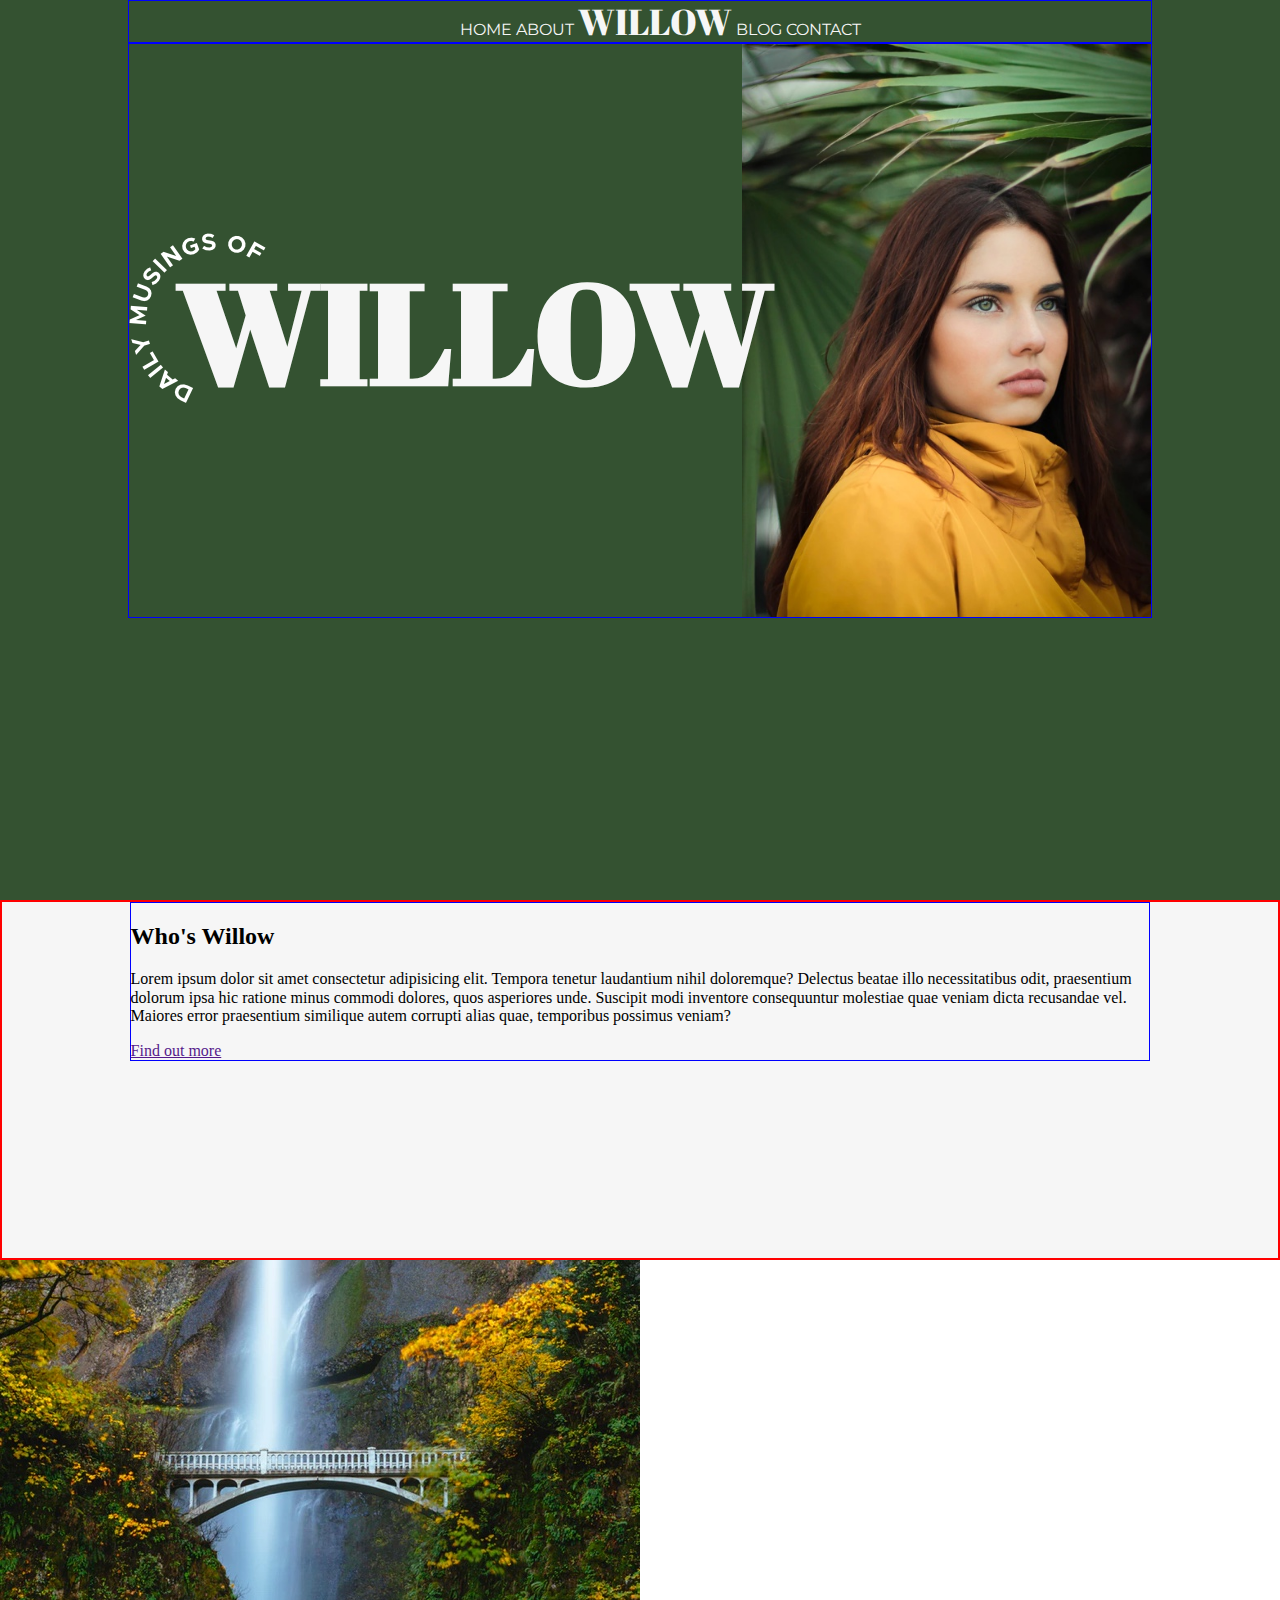
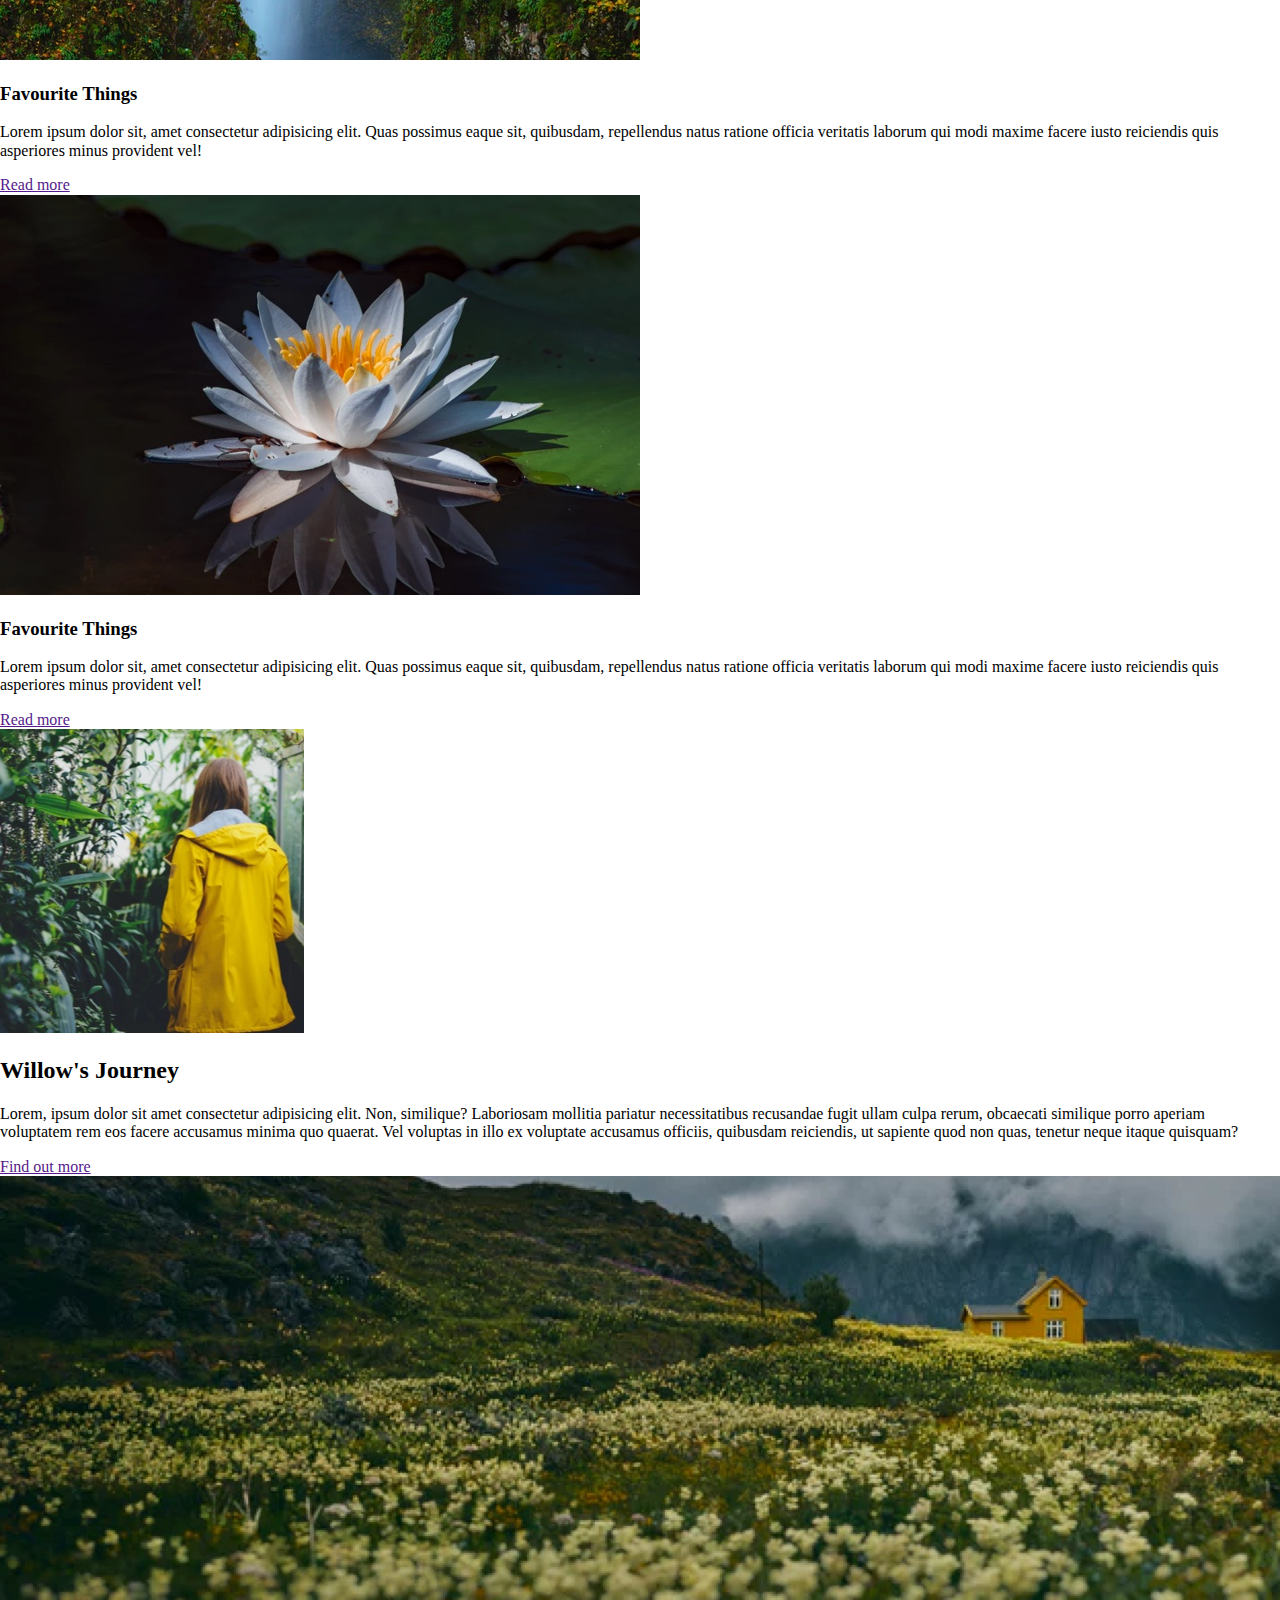
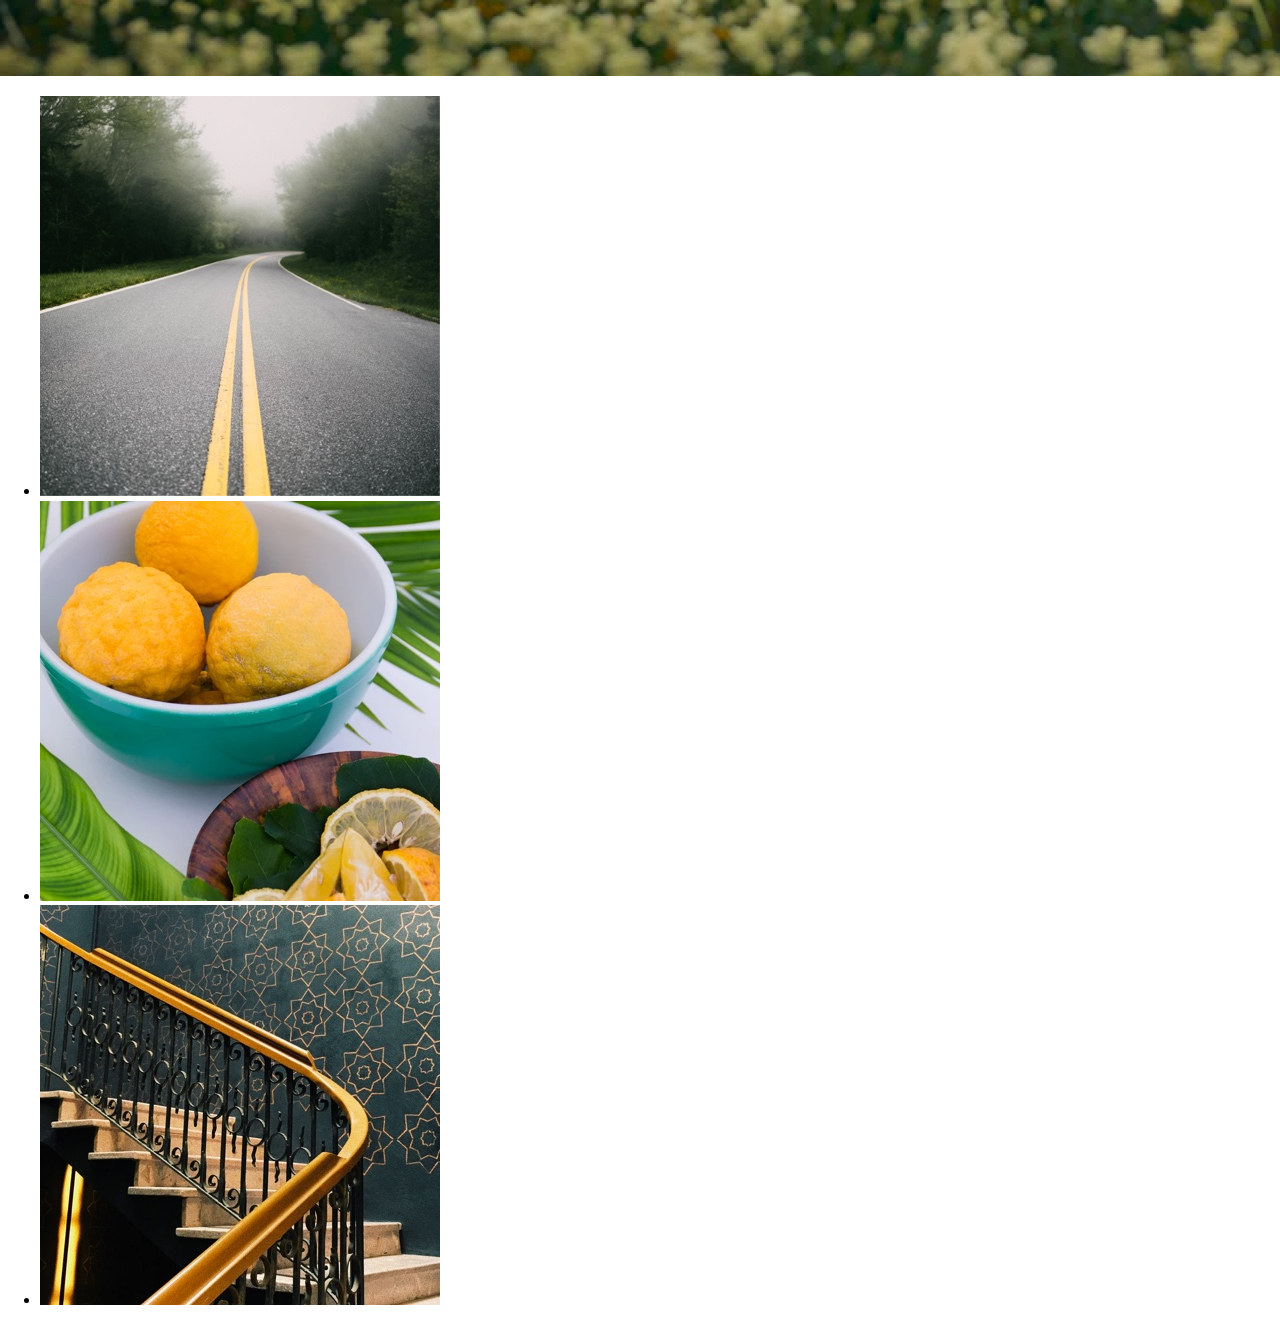
==== index.html @ 92a78d64 "about updated" ====
<!DOCTYPE html>
<html lang="en">
<head>
	<meta charset="UTF-8">
	<meta name="viewport" content="width=device-width, initial-scale=1.0">
	<meta http-equiv="X-UA-Compatible" content="ie=edge">
	<title>Willow</title>
	<link rel="stylesheet" href="styles/styles.css">
	<link href="https://fonts.googleapis.com/css?family=Abril+Fatface|Montserrat" rel="stylesheet">
</head>
<body>
	<header class="header">
		<nav class="wrapper">
			<ul>
				<li><a href="http://">Home</a></li>
				<li><a href="http://">About</a></li>
				<li><span>Willow</span></li>
				<li><a href="http://">Blog</a></li>
				<li><a href="http://">Contact</a></li>
			</ul>
		</nav>
		<div class="wrapper title-box ">
			<div class="__title">
				<img src="assets/circle-text.png" class="willow" alt="Daily Musings of">
				<h1>Willow</h1>
			</div>
			<img src="assets/home-image-1.jpg" class="willow-photo" alt="photo of Willow in a yellow coat with green leaves in the background">

		</div>
	</header>

	<main>
		<section class="about">
			<div class="wrapper">
				<h2> Who's Willow</h2>
				<p>Lorem ipsum dolor sit amet consectetur adipisicing elit. Tempora tenetur laudantium nihil doloremque? Delectus beatae illo necessitatibus odit, praesentium dolorum ipsa hic ratione minus commodi dolores, quos asperiores unde. Suscipit modi inventore consequuntur molestiae quae veniam dicta recusandae vel. Maiores error praesentium similique autem corrupti alias quae, temporibus possimus veniam?</p>
				<a href="">Find out more</a>
			</div>
		</section>
		<section>
			<div>
				<img src="assets/home-image-2.jpg" alt="bridge in the forest with a waterfall in the background">
				<h3>Favourite Things</h3>
				<p>Lorem ipsum dolor sit, amet consectetur adipisicing elit. Quas possimus eaque sit, quibusdam, repellendus natus ratione officia veritatis laborum qui modi maxime facere iusto reiciendis quis asperiores minus provident vel!</p>
				<a href="">Read more</a>
			</div>
			<div>
				<img src="assets/home-image-3.jpg" alt="white lotus flower on water">
				<h3>Favourite Things</h3>
				<p>Lorem ipsum dolor sit, amet consectetur adipisicing elit. Quas possimus eaque sit, quibusdam, repellendus natus
					ratione officia veritatis laborum qui modi maxime facere iusto reiciendis quis asperiores minus provident vel!</p>
				<a href="">Read more</a>
			</div>
		</section>

		<section>
			<div>
				<img src="assets/home-image-4.jpg" alt="Willow in a yellow coat with her back to the camera">
				<h2>Willow's Journey</h2>
				<p>Lorem, ipsum dolor sit amet consectetur adipisicing elit. Non, similique? Laboriosam mollitia pariatur necessitatibus recusandae fugit ullam culpa rerum, obcaecati similique porro aperiam voluptatem rem eos facere accusamus minima quo quaerat. Vel voluptas in illo ex voluptate accusamus officiis, quibusdam reiciendis, ut sapiente quod non quas, tenetur neque itaque quisquam?</p>
				<a href="">Find out more</a>
			</div>
		</section>

		<section>
			<div>
				<img src="assets/home-image-5.jpg" alt="">
				<ul>
					<li><img src="assets/home-image-6.jpg" alt="empty stretch of road surrounded by trees"></li>
					<li><img src="assets/home-image-7.jpg" alt="bowl of lemons "></li>
					<li><img src="assets/home-image-8.jpg" alt=""></li>
				</ul>
			</div>

		</section>


	</main>

	<!-- <footer>
		<div>
			<div>
				<h4>Photos</h4>
				<p>Lorem ipsum, dolor sit amet consectetur adipisicing elit. Reprehenderit repudiandae impedit in veritatis quam quod vitae, tempora neque sint fugiat eos, iste atque? Voluptatibus tenetur reprehenderit voluptas? Voluptatum, omnis doloremque.</p>
			</div>
			<div>
				<h4>Blog</h4>
				<p>Lorem ipsum, dolor sit amet consectetur adipisicing elit. Reprehenderit repudiandae impedit in veritatis quam quod vitae, tempora neque sint fugiat eos, iste atque? Voluptatibus tenetur reprehenderit voluptas? Voluptatum, omnis
				doloremque.</p>
			</div>
			<div>
				<h4>About</h4>
				<p>Lorem ipsum, dolor sit amet consectetur adipisicing elit. Reprehenderit repudiandae impedit in veritatis quam quod vitae, tempora neque sint fugiat eos, iste atque? Voluptatibus tenetur reprehenderit voluptas? Voluptatum, omnis doloremque.</p>
			</div>
			<div>
				<h4>Contact Me</h4>
				<p>Lorem ipsum, dolor sit amet consectetur adipisicing elit. Reprehenderit repudiandae impedit in veritatis quam quod vitae, tempora neque sint fugiat eos iste atque? Voluptatibus tenetur reprehenderit voluptas? Voluptatum, omnis
				doloremque.</p>
			</div>
		</div>
		<div>
			<p>Copyright &copy; 2018 HackerYou</p>
		</div>
	</footer> -->
</body>
</html>
---- styles/styles.css ----
/* setup styles */
html {
  line-height: 1.15;
  -ms-text-size-adjust: 100%;
  -webkit-text-size-adjust: 100%; }

body {
  margin: 0; }

article, aside, footer, header, nav, section {
  display: block; }

h1 {
  font-size: 2em;
  margin: .67em 0; }

figcaption, figure, main {
  display: block; }

figure {
  margin: 1em 40px; }

hr {
  -webkit-box-sizing: content-box;
  box-sizing: content-box;
  height: 0;
  overflow: visible; }

pre {
  font-family: monospace,monospace;
  font-size: 1em; }

a {
  background-color: transparent;
  -webkit-text-decoration-skip: objects; }

abbr[title] {
  border-bottom: none;
  text-decoration: underline;
  -webkit-text-decoration: underline dotted;
  text-decoration: underline dotted; }

b, strong {
  font-weight: inherit; }

b, strong {
  font-weight: bolder; }

code, kbd, samp {
  font-family: monospace,monospace;
  font-size: 1em; }

dfn {
  font-style: italic; }

mark {
  background-color: #ff0;
  color: #000; }

small {
  font-size: 80%; }

sub, sup {
  font-size: 75%;
  line-height: 0;
  position: relative;
  vertical-align: baseline; }

sub {
  bottom: -.25em; }

sup {
  top: -.5em; }

audio, video {
  display: inline-block; }

audio:not([controls]) {
  display: none;
  height: 0; }

img {
  border-style: none; }

svg:not(:root) {
  overflow: hidden; }

button, input, optgroup, select, textarea {
  font-family: sans-serif;
  font-size: 100%;
  line-height: 1.15;
  margin: 0; }

button, input {
  overflow: visible; }

button, select {
  text-transform: none; }

button, html [type=button], [type=reset], [type=submit] {
  -webkit-appearance: button; }

button::-moz-focus-inner, [type=button]::-moz-focus-inner, [type=reset]::-moz-focus-inner, [type=submit]::-moz-focus-inner {
  border-style: none;
  padding: 0; }

button:-moz-focusring, [type=button]:-moz-focusring, [type=reset]:-moz-focusring, [type=submit]:-moz-focusring {
  outline: 1px dotted ButtonText; }

fieldset {
  padding: .35em .75em .625em; }

legend {
  -webkit-box-sizing: border-box;
  box-sizing: border-box;
  color: inherit;
  display: table;
  max-width: 100%;
  padding: 0;
  white-space: normal; }

progress {
  display: inline-block;
  vertical-align: baseline; }

textarea {
  overflow: auto; }

[type=checkbox], [type=radio] {
  -webkit-box-sizing: border-box;
  box-sizing: border-box;
  padding: 0; }

[type=number]::-webkit-inner-spin-button, [type=number]::-webkit-outer-spin-button {
  height: auto; }

[type=search] {
  -webkit-appearance: textfield;
  outline-offset: -2px; }

[type=search]::-webkit-search-cancel-button, [type=search]::-webkit-search-decoration {
  -webkit-appearance: none; }

::-webkit-file-upload-button {
  -webkit-appearance: button;
  font: inherit; }

details, menu {
  display: block; }

summary {
  display: list-item; }

canvas {
  display: inline-block; }

template {
  display: none; }

[hidden] {
  display: none; }

.clearfix:after {
  visibility: hidden;
  display: block;
  font-size: 0;
  content: " ";
  clear: both;
  height: 0; }

* {
  -moz-box-sizing: border-box;
  -webkit-box-sizing: border-box;
  box-sizing: border-box; }

.wrapper {
  width: 80%;
  margin: 0 auto;
  border: 1px solid blue; }

.header {
  background: #345231;
  color: #f6f6f6;
  height: 100vh;
  text-transform: uppercase; }
  .header nav {
    text-align: center;
    font-family: 'Montserrat', sans-serif; }
    .header nav ul {
      list-style: none;
      margin: 0; }
      .header nav ul li {
        display: inline-block; }
        .header nav ul li a {
          text-decoration: none;
          color: #f6f6f6; }
        .header nav ul li span {
          font-size: 36px;
          font-family: 'Abril Fatface', cursive; }
  .header .title-box {
    display: -webkit-box;
    display: -ms-flexbox;
    display: flex;
    -webkit-box-orient: vertical;
    -webkit-box-direction: normal;
    -ms-flex-direction: flow;
    flex-direction: flow;
    -webkit-box-pack: justify;
    -ms-flex-pack: justify;
    justify-content: space-between;
    -webkit-box-align: center;
    -ms-flex-align: center;
    align-items: center;
    -ms-flex-line-pack: center;
    align-content: center; }
    .header .title-box .__title {
      position: relative;
      font-family: 'Abril Fatface', cursive; }
      .header .title-box .__title h1 {
        font-size: 140px;
        margin: 0;
        padding-left: 8%; }
      .header .title-box .__title .willow {
        position: absolute;
        left: 0;
        top: 0;
        -webkit-transform: translate(0%, -10%);
        -ms-transform: translate(0%, -10%);
        transform: translate(0%, -10%); }
    .header .title-box .willow-photo {
      width: 40%; }

.about {
  background: #F6F6F6;
  height: 40vh;
  border: 2px solid red; }
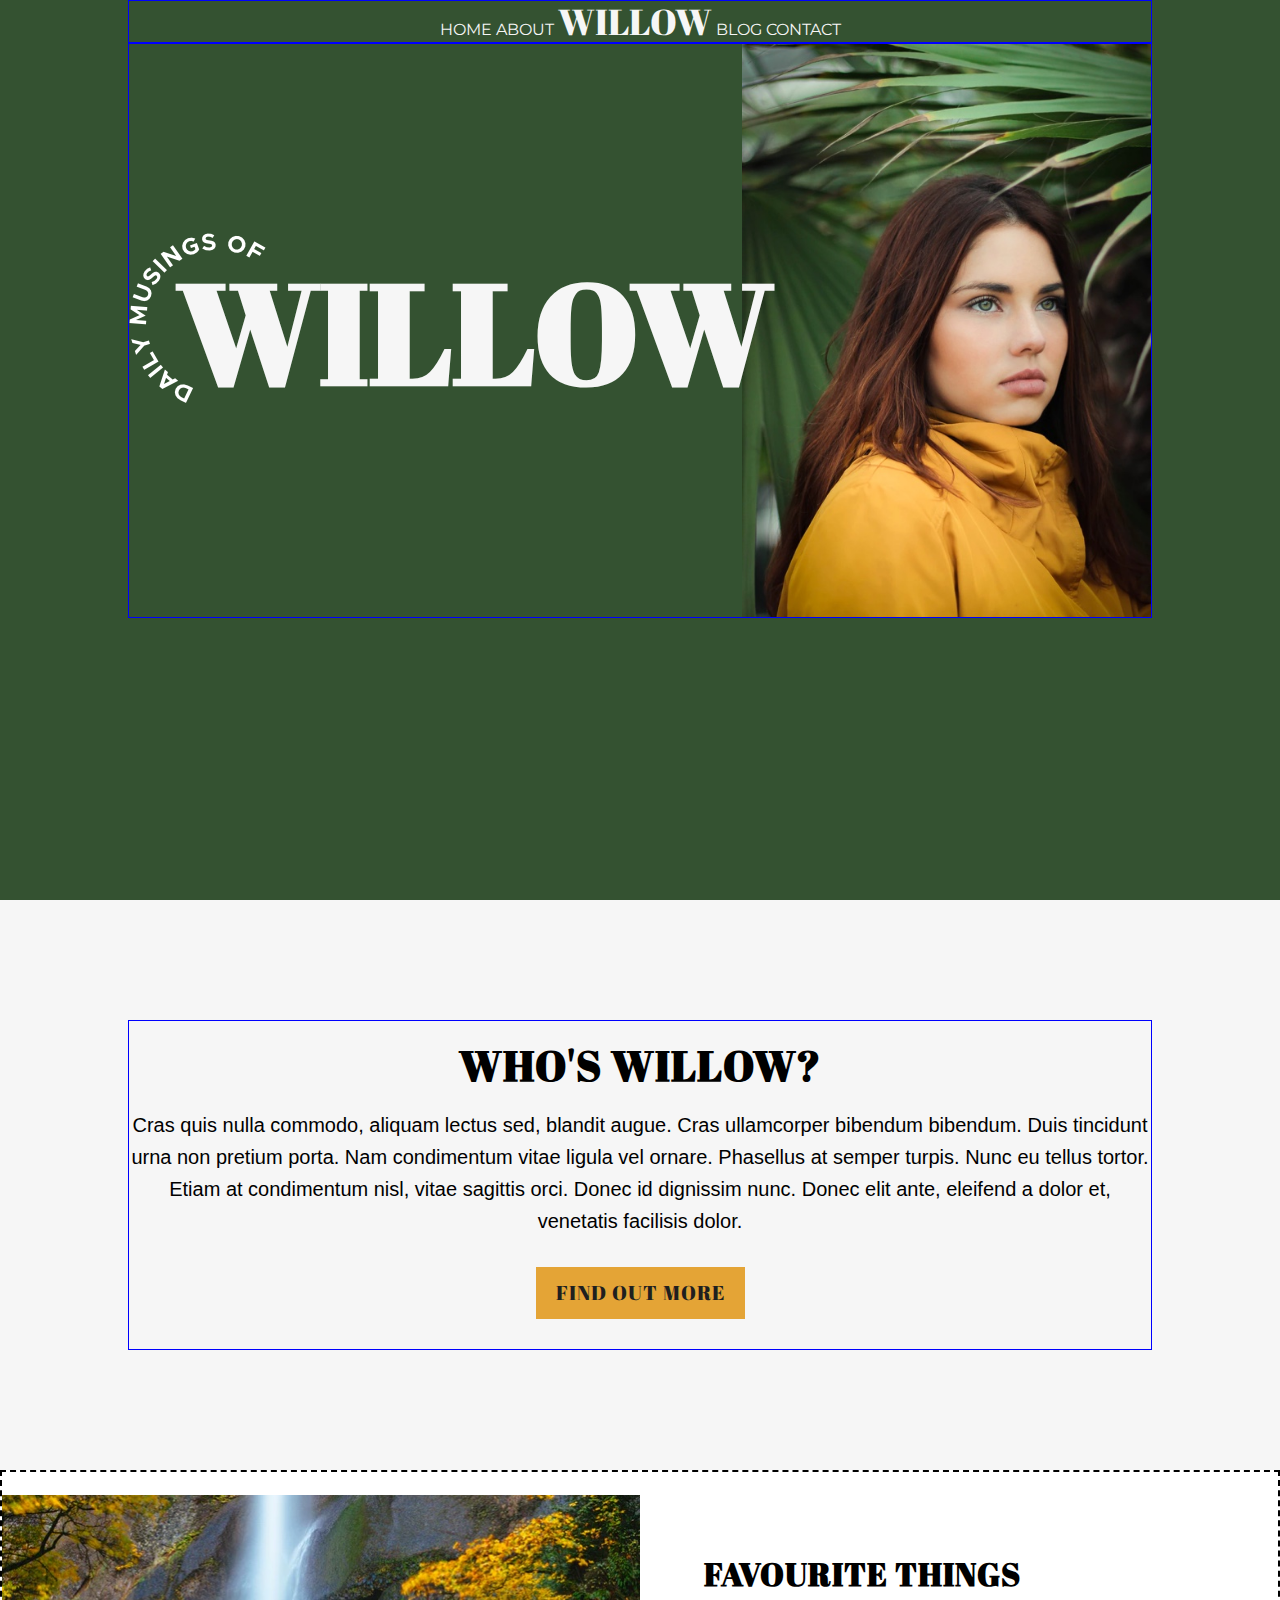
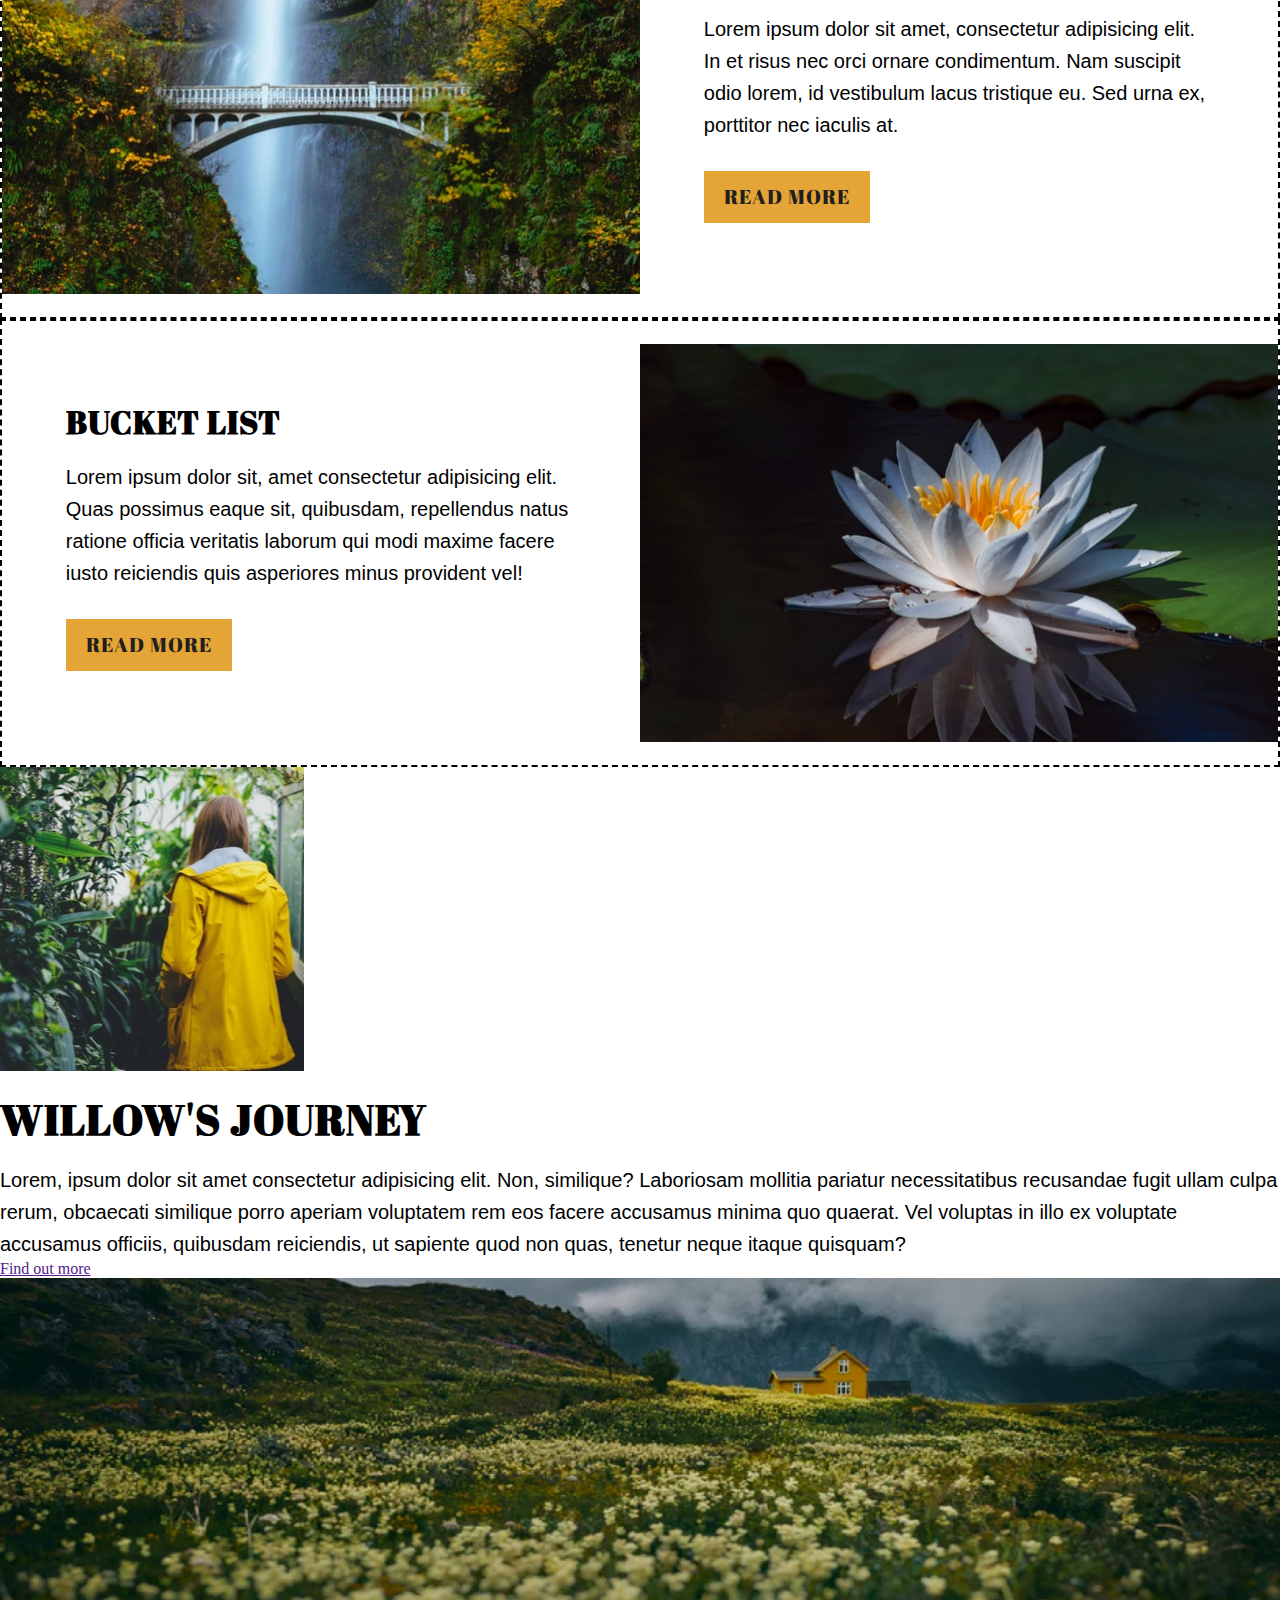
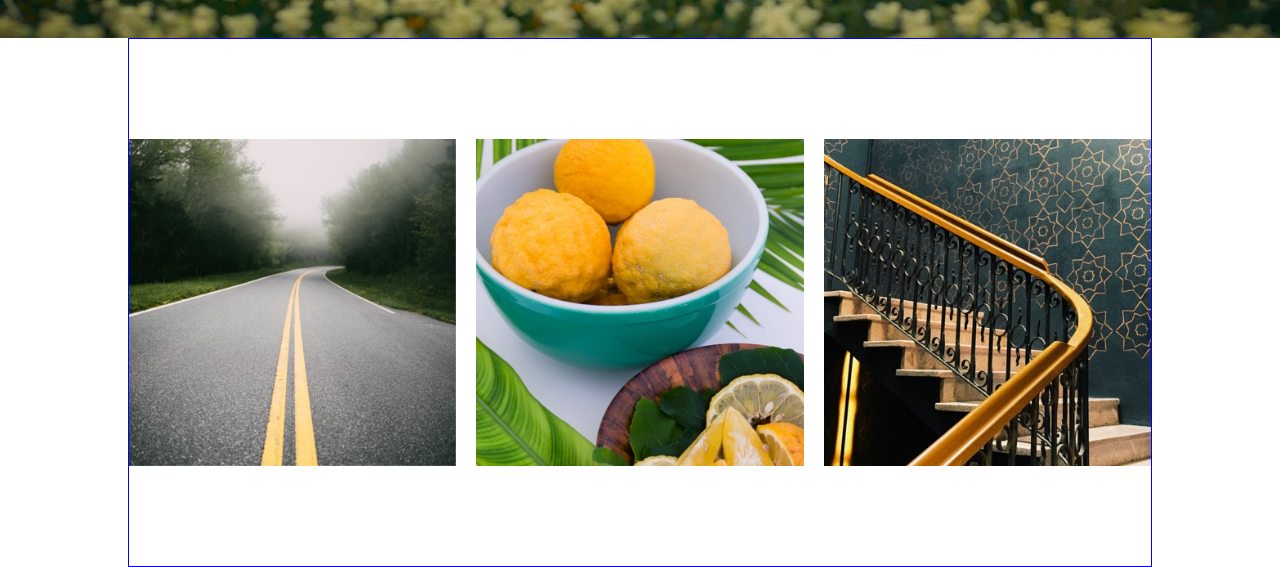
==== commit 76ecdb03: "about, blogposts, gallery updated" ====
--- a/index.html
+++ b/index.html
@@ -32,24 +32,29 @@
 	<main>
 		<section class="about">
 			<div class="wrapper">
-				<h2> Who's Willow</h2>
-				<p>Lorem ipsum dolor sit amet consectetur adipisicing elit. Tempora tenetur laudantium nihil doloremque? Delectus beatae illo necessitatibus odit, praesentium dolorum ipsa hic ratione minus commodi dolores, quos asperiores unde. Suscipit modi inventore consequuntur molestiae quae veniam dicta recusandae vel. Maiores error praesentium similique autem corrupti alias quae, temporibus possimus veniam?</p>
-				<a href="">Find out more</a>
+				<h2> Who's Willow?</h2>
+				<p>Cras quis nulla commodo, aliquam lectus sed, blandit augue. Cras ullamcorper bibendum bibendum. Duis tincidunt urna non pretium porta. Nam condimentum vitae ligula vel ornare. Phasellus at semper turpis. Nunc eu tellus tortor. Etiam at condimentum nisl, vitae sagittis orci. Donec id dignissim nunc. Donec elit ante, eleifend a dolor et, venetatis facilisis dolor.</p>
+				<a href="" class="moreLink">Find out more</a>
 			</div>
 		</section>
-		<section>
-			<div>
-				<img src="assets/home-image-2.jpg" alt="bridge in the forest with a waterfall in the background">
-				<h3>Favourite Things</h3>
-				<p>Lorem ipsum dolor sit, amet consectetur adipisicing elit. Quas possimus eaque sit, quibusdam, repellendus natus ratione officia veritatis laborum qui modi maxime facere iusto reiciendis quis asperiores minus provident vel!</p>
-				<a href="">Read more</a>
+
+		<section class="blog">
+			<div class="blog-post">
+				<img src="assets/home-image-2.jpg" alt="bridge in the forest with a waterfall in the background" class="blog-post--photo">
+				<div class="blog-post--content">
+					<h3>Favourite Things</h3>
+					<p>Lorem ipsum dolor sit amet, consectetur adipisicing elit. In et risus nec orci ornare condimentum. Nam suscipit odio lorem, id vestibulum lacus tristique eu. Sed urna ex, porttitor nec iaculis at.</p>
+					<a href="" class="moreLink">Read more</a>
+				</div>
 			</div>
-			<div>
-				<img src="assets/home-image-3.jpg" alt="white lotus flower on water">
-				<h3>Favourite Things</h3>
-				<p>Lorem ipsum dolor sit, amet consectetur adipisicing elit. Quas possimus eaque sit, quibusdam, repellendus natus
-					ratione officia veritatis laborum qui modi maxime facere iusto reiciendis quis asperiores minus provident vel!</p>
-				<a href="">Read more</a>
+			<div class="blog-post second">
+				<img src="assets/home-image-3.jpg" alt="white lotus flower on water" class="blog-post--photo">
+				<div class="blog-post--content">
+					<h3>Bucket List</h3>
+					<p>Lorem ipsum dolor sit, amet consectetur adipisicing elit. Quas possimus eaque sit, quibusdam, repellendus natus
+						ratione officia veritatis laborum qui modi maxime facere iusto reiciendis quis asperiores minus provident vel!</p>
+					<a href="" class="moreLink">Read more</a>
+				</div>
 			</div>
 		</section>
 
@@ -62,10 +67,10 @@
 			</div>
 		</section>
 
-		<section>
-			<div>
-				<img src="assets/home-image-5.jpg" alt="">
-				<ul>
+		<section class="gallery">
+				<img src="assets/home-image-5.jpg" alt="" class="breaker">
+			<div class="wrapper">
+				<ul class="gallery--list">
 					<li><img src="assets/home-image-6.jpg" alt="empty stretch of road surrounded by trees"></li>
 					<li><img src="assets/home-image-7.jpg" alt="bowl of lemons "></li>
 					<li><img src="assets/home-image-8.jpg" alt=""></li>
--- a/styles/styles.css
+++ b/styles/styles.css
@@ -173,10 +173,55 @@
   -webkit-box-sizing: border-box;
   box-sizing: border-box; }
 
+nav ul {
+  margin: 0;
+  padding: 0; }
+
+ul li {
+  margin: 0;
+  padding: 0; }
+
 .wrapper {
   width: 80%;
   margin: 0 auto;
   border: 1px solid blue; }
+
+h1, h2, h3 {
+  margin: 0;
+  padding: 0;
+  text-transform: uppercase; }
+
+h2 {
+  font-family: 'Abril Fatface', cursive;
+  font-size: 42px;
+  letter-spacing: 1px;
+  margin: 20px 0; }
+
+h3 {
+  font-family: 'Abril Fatface', cursive;
+  font-size: 32px;
+  letter-spacing: 1px;
+  padding: 20px 0; }
+
+p {
+  padding: 0;
+  margin: 0;
+  font-family: 'Monserrat', sans-serif;
+  font-size: 20px;
+  line-height: 32px; }
+
+.moreLink {
+  text-decoration: none;
+  background: #e4a436;
+  font-family: 'Abril Fatface', cursive;
+  font-size: 20px;
+  line-height: 32px;
+  letter-spacing: 1px;
+  color: #1f1f1f;
+  text-transform: uppercase;
+  display: inline-block;
+  margin: 30px 0;
+  padding: 10px 20px; }
 
 .header {
   background: #345231;
@@ -232,5 +277,65 @@
 
 .about {
   background: #F6F6F6;
+  padding: 120px 0;
+  text-align: center;
+  font-family: 'Monserrat', sans-serif; }
+
+.blog .blog-post {
+  display: -webkit-box;
+  display: -ms-flexbox;
+  display: flex;
+  -webkit-box-orient: horizontal;
+  -webkit-box-direction: normal;
+  -ms-flex-direction: row;
+  flex-direction: row;
+  -ms-flex-wrap: wrap;
+  flex-wrap: wrap;
+  -webkit-box-align: center;
+  -ms-flex-align: center;
+  align-items: center;
+  -webkit-box-pack: center;
+  -ms-flex-pack: center;
+  justify-content: center;
+  border: 2px dashed black; }
+  .blog .blog-post--photo, .blog .blog-post--content {
+    -webkit-box-flex: 0;
+    -ms-flex: 0 1 auto;
+    flex: 0 1 auto;
+    width: 50%; }
+  .blog .blog-post--content {
+    padding: 5%; }
+  .blog .blog-post.second {
+    -webkit-box-orient: horizontal;
+    -webkit-box-direction: reverse;
+    -ms-flex-direction: row-reverse;
+    flex-direction: row-reverse; }
+
+.gallery .breaker {
+  width: 100%;
   height: 40vh;
-  border: 2px solid red; }
+  display: block; }
+
+.gallery--list {
+  list-style: none;
+  margin: 100px 0;
+  padding: 0;
+  display: -webkit-box;
+  display: -ms-flexbox;
+  display: flex;
+  -webkit-box-pack: justify;
+  -ms-flex-pack: justify;
+  justify-content: space-between;
+  -ms-flex-line-pack: center;
+  align-content: center;
+  -webkit-box-align: center;
+  -ms-flex-align: center;
+  align-items: center; }
+  .gallery--list li {
+    -webkit-box-flex: 0;
+    -ms-flex: 0 1 auto;
+    flex: 0 1 auto;
+    width: 32%; }
+    .gallery--list li img {
+      display: block;
+      width: 100%; }
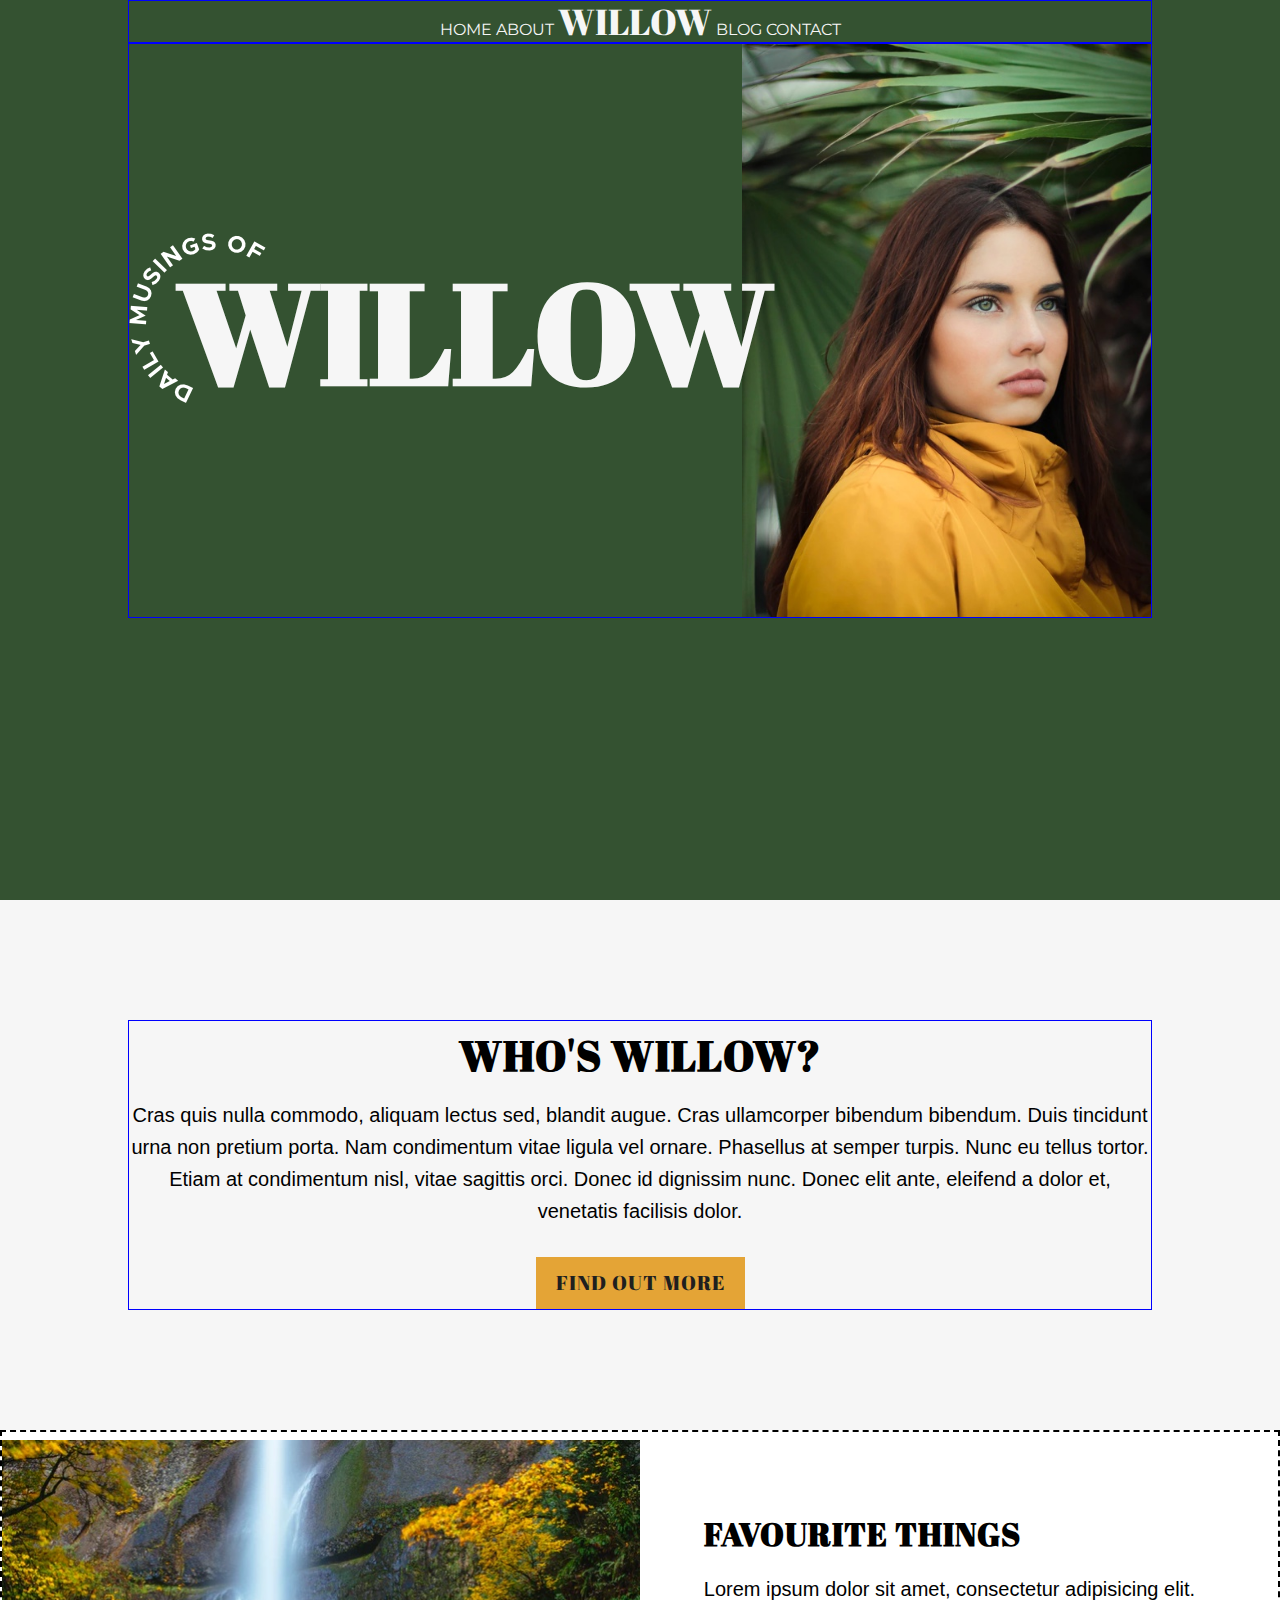
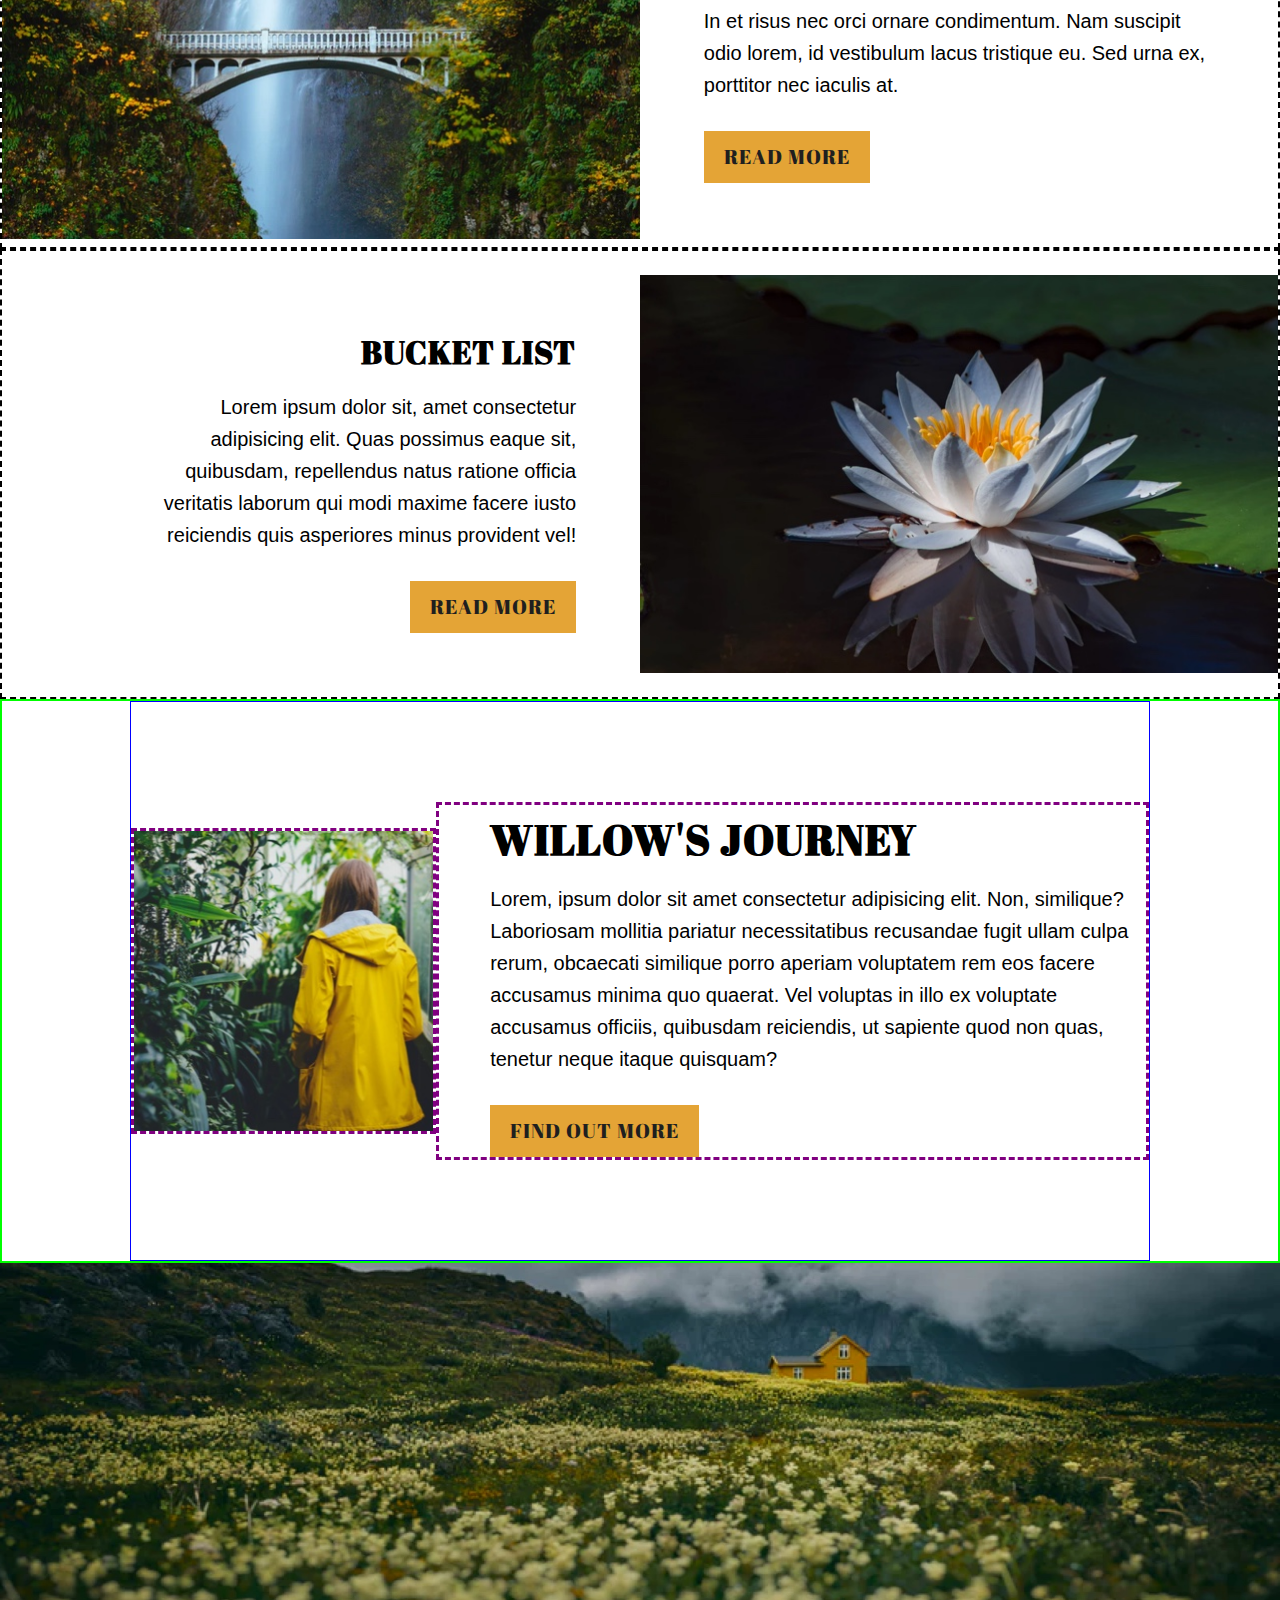
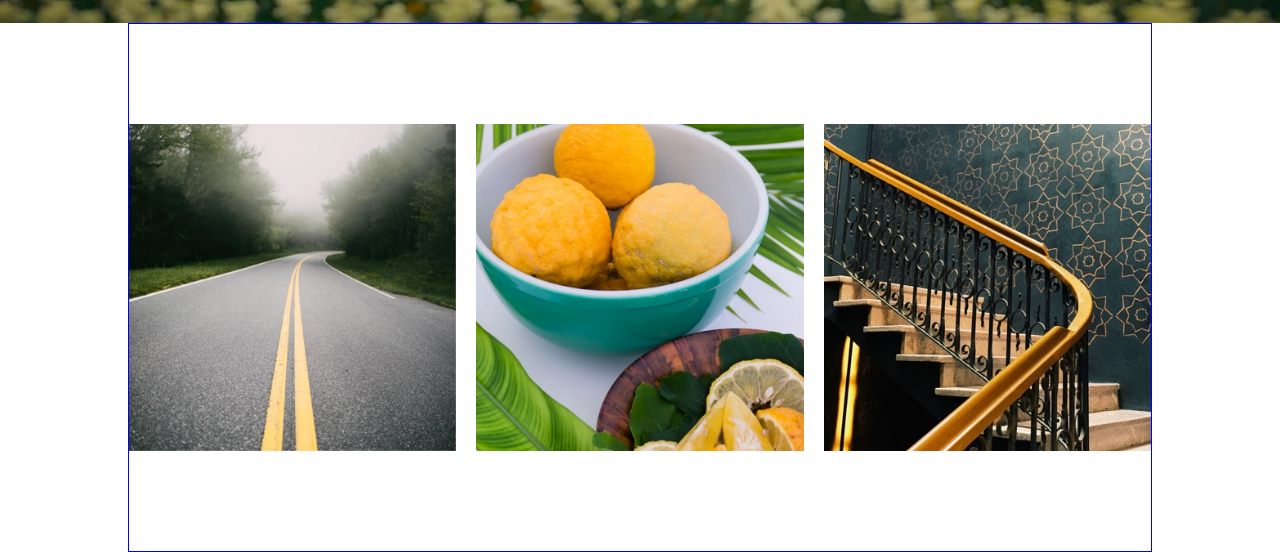
==== commit bdeddcf4: "more added" ====
--- a/index.html
+++ b/index.html
@@ -58,12 +58,14 @@
 			</div>
 		</section>
 
-		<section>
-			<div>
-				<img src="assets/home-image-4.jpg" alt="Willow in a yellow coat with her back to the camera">
-				<h2>Willow's Journey</h2>
-				<p>Lorem, ipsum dolor sit amet consectetur adipisicing elit. Non, similique? Laboriosam mollitia pariatur necessitatibus recusandae fugit ullam culpa rerum, obcaecati similique porro aperiam voluptatem rem eos facere accusamus minima quo quaerat. Vel voluptas in illo ex voluptate accusamus officiis, quibusdam reiciendis, ut sapiente quod non quas, tenetur neque itaque quisquam?</p>
-				<a href="">Find out more</a>
+		<section class="willow-journey">
+			<div class="wrapper">
+				<img src="assets/home-image-4.jpg" alt="Willow in a yellow coat with her back to the camera" class="willow-journey--photo">
+				<div class="willow-journey--content">
+					<h2>Willow's Journey</h2>
+					<p>Lorem, ipsum dolor sit amet consectetur adipisicing elit. Non, similique? Laboriosam mollitia pariatur necessitatibus recusandae fugit ullam culpa rerum, obcaecati similique porro aperiam voluptatem rem eos facere accusamus minima quo quaerat. Vel voluptas in illo ex voluptate accusamus officiis, quibusdam reiciendis, ut sapiente quod non quas, tenetur neque itaque quisquam?</p>
+					<a href="" class="moreLink">Find out more</a>
+				</div>
 			</div>
 		</section>
 
--- a/styles/styles.css
+++ b/styles/styles.css
@@ -195,7 +195,7 @@
   font-family: 'Abril Fatface', cursive;
   font-size: 42px;
   letter-spacing: 1px;
-  margin: 20px 0; }
+  margin: 10px 0 20px 0; }
 
 h3 {
   font-family: 'Abril Fatface', cursive;
@@ -220,7 +220,7 @@
   color: #1f1f1f;
   text-transform: uppercase;
   display: inline-block;
-  margin: 30px 0;
+  margin: 30px 0 0 0;
   padding: 10px 20px; }
 
 .header {
@@ -309,7 +309,41 @@
     -webkit-box-orient: horizontal;
     -webkit-box-direction: reverse;
     -ms-flex-direction: row-reverse;
-    flex-direction: row-reverse; }
+    flex-direction: row-reverse;
+    text-align: right; }
+    .blog .blog-post.second .blog-post--content {
+      padding-left: 10%; }
+
+.willow-journey {
+  border: 2px solid lime; }
+  .willow-journey .wrapper {
+    display: -webkit-box;
+    display: -ms-flexbox;
+    display: flex;
+    -webkit-box-orient: horizontal;
+    -webkit-box-direction: normal;
+    -ms-flex-direction: row;
+    flex-direction: row;
+    -webkit-box-align: center;
+    -ms-flex-align: center;
+    align-items: center;
+    -webkit-box-pack: justify;
+    -ms-flex-pack: justify;
+    justify-content: space-between;
+    -ms-flex-line-pack: start;
+    align-content: flex-start; }
+  .willow-journey--photo, .willow-journey--content {
+    -webkit-box-flex: 0;
+    -ms-flex: 0 1 auto;
+    flex: 0 1 auto;
+    border: 3px dashed purple; }
+  .willow-journey--photo {
+    display: block;
+    width: 30%; }
+  .willow-journey--content {
+    margin: 100px 0;
+    padding-left: 5%;
+    width: 70%; }
 
 .gallery .breaker {
   width: 100%;
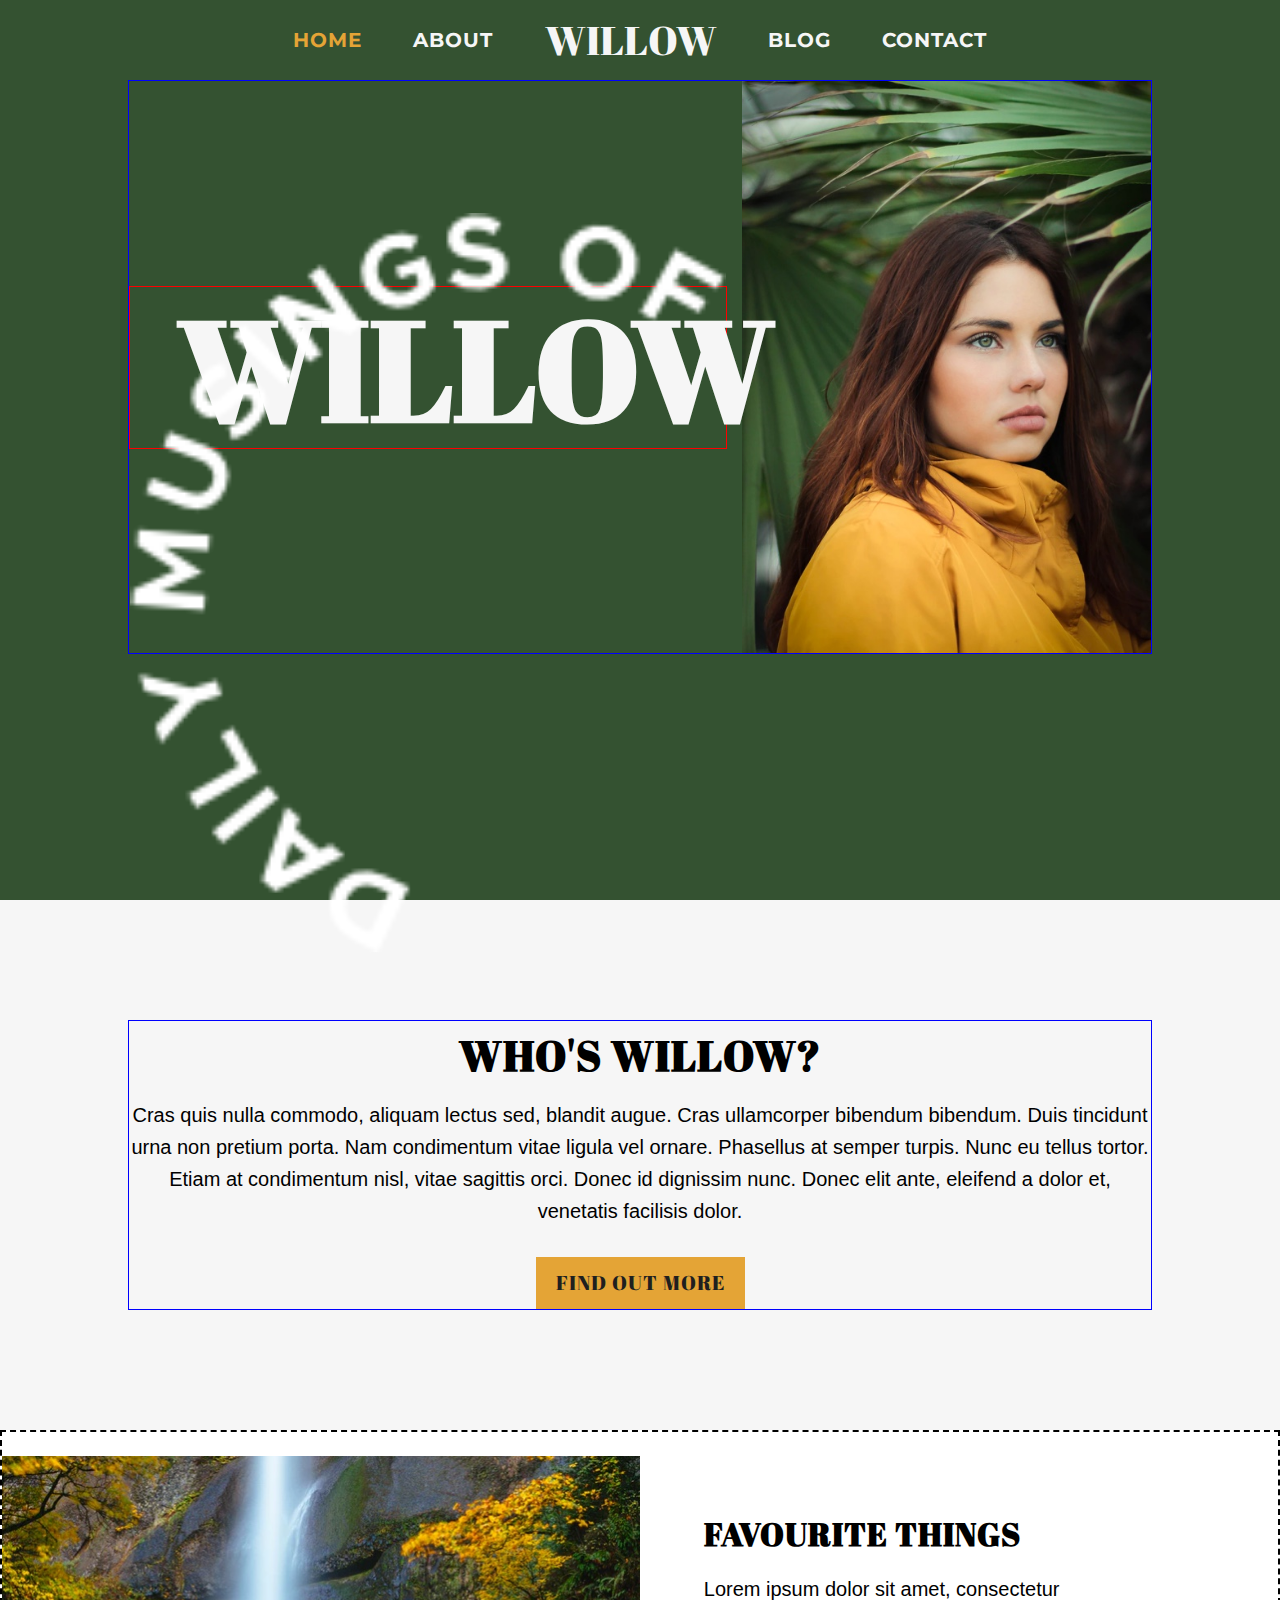
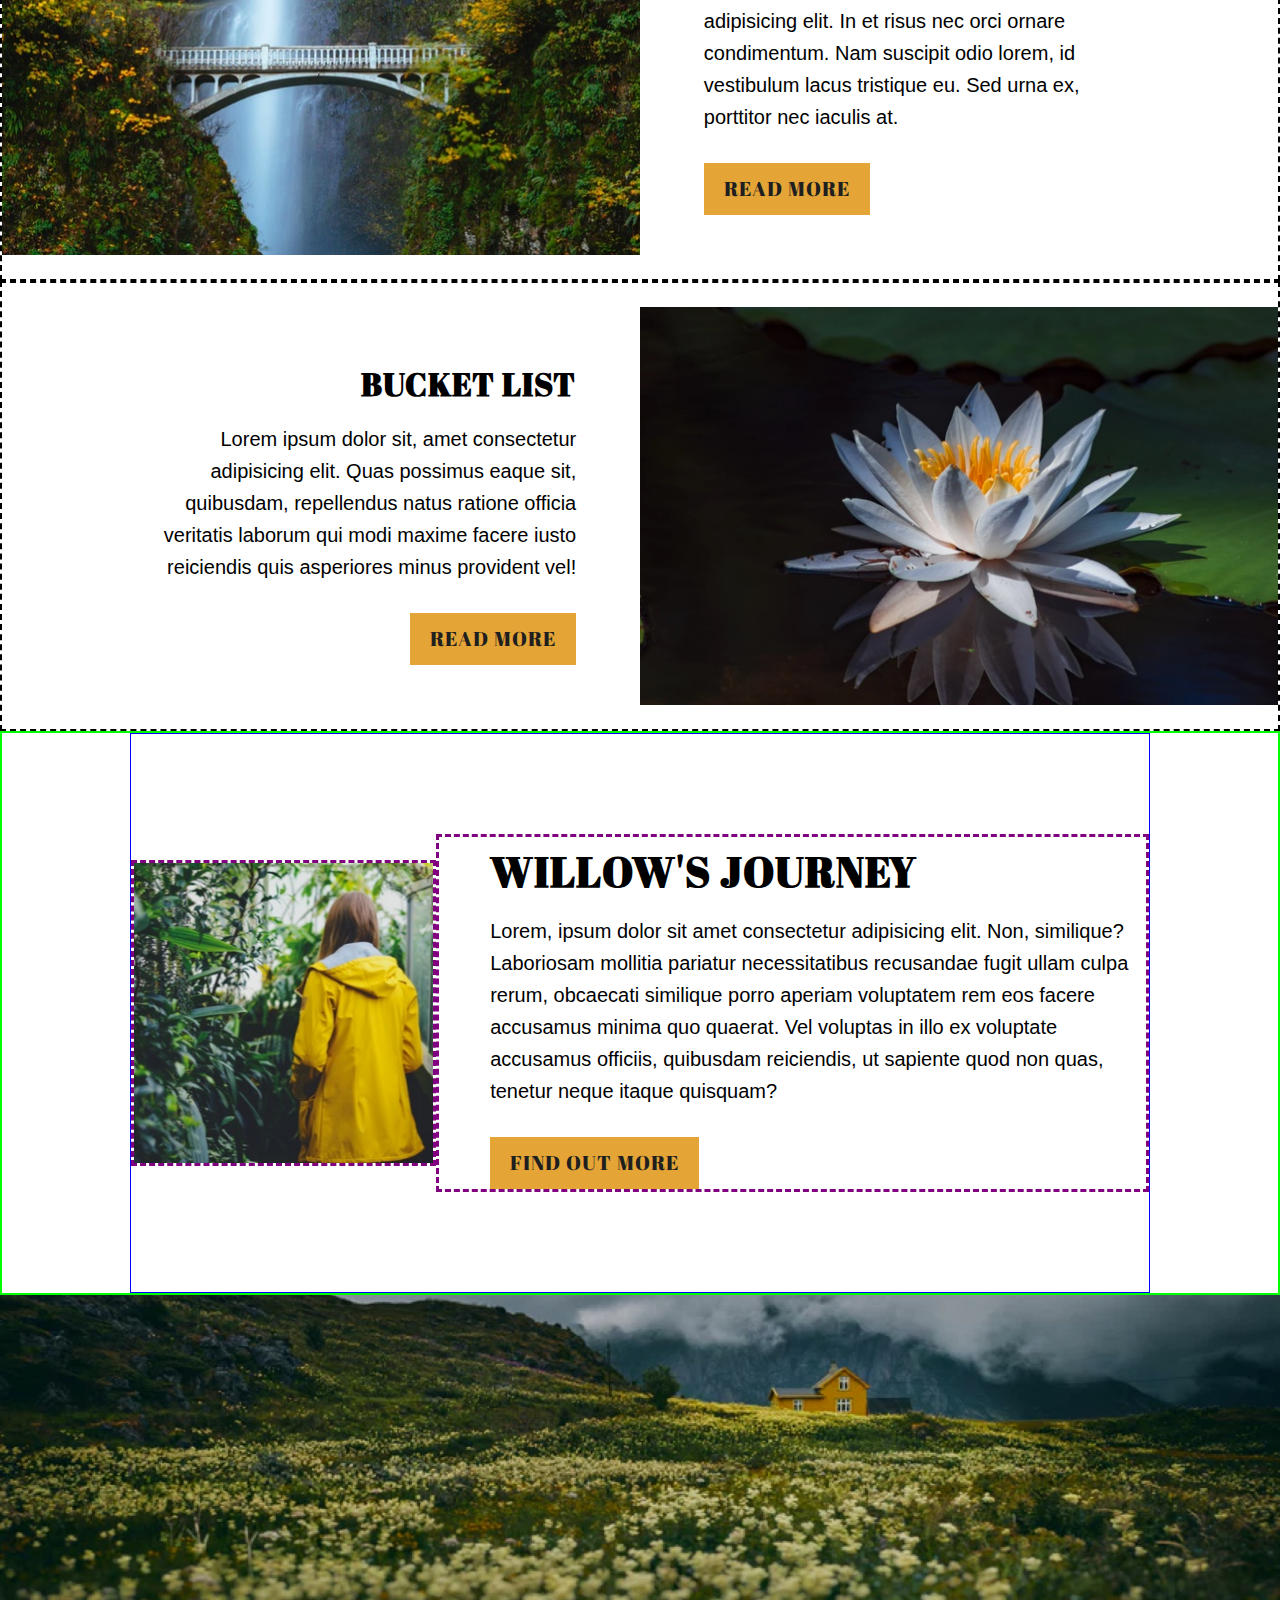
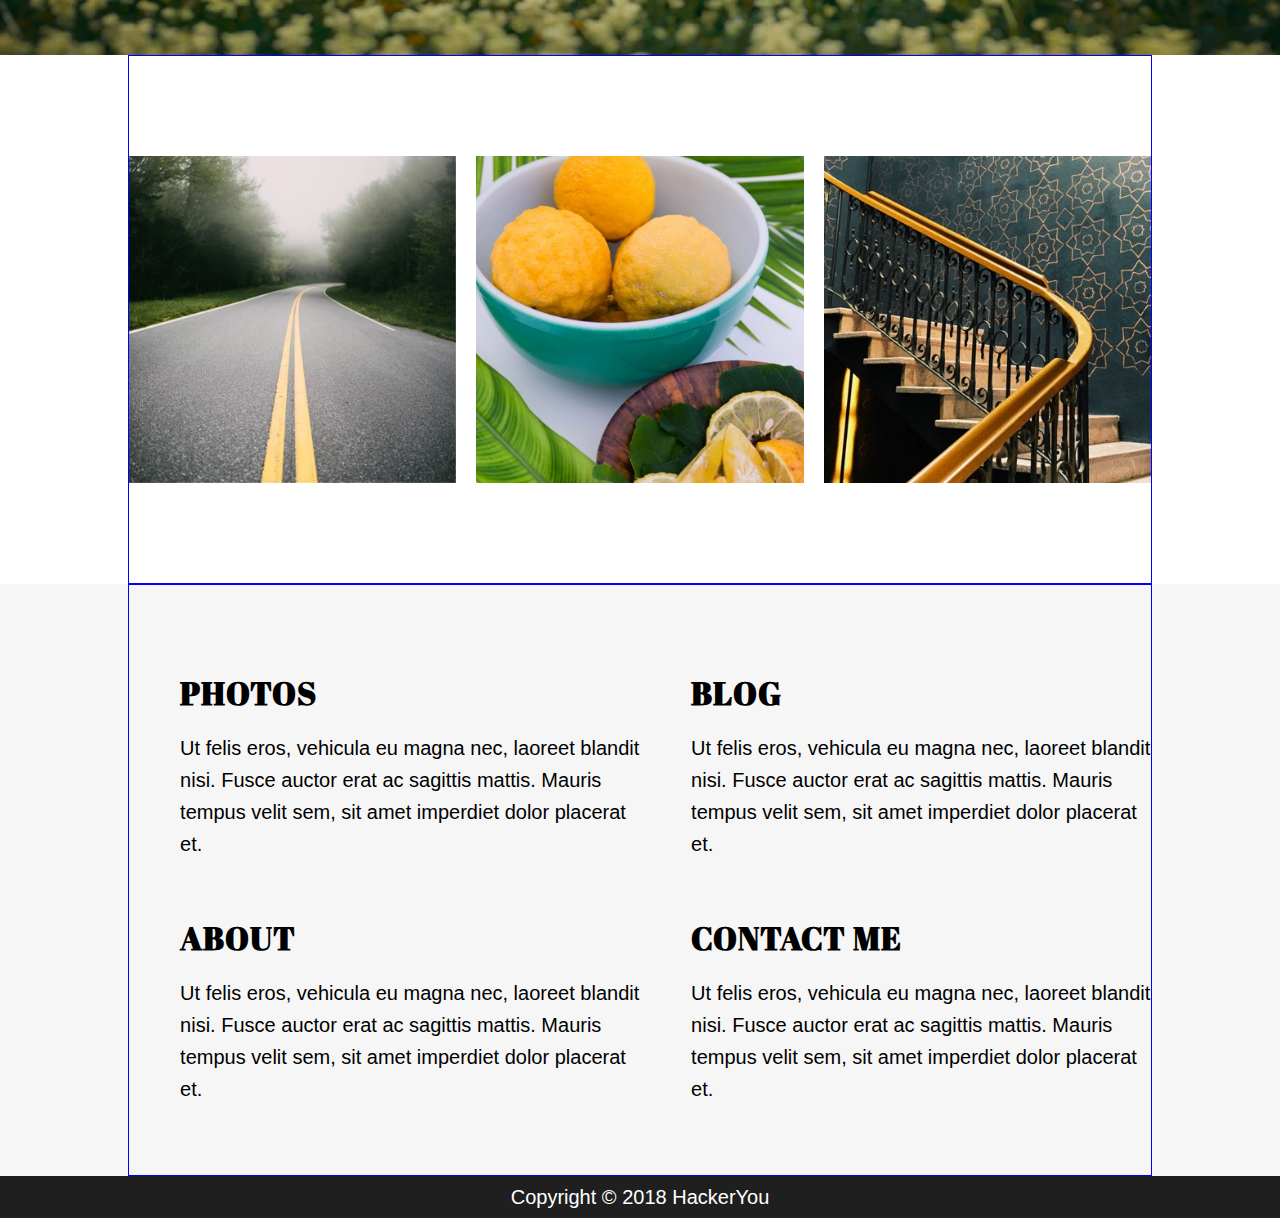
==== commit 97390077: "contact page done" ====
--- a/index.html
+++ b/index.html
@@ -7,22 +7,26 @@
 	<title>Willow</title>
 	<link rel="stylesheet" href="styles/styles.css">
 	<link href="https://fonts.googleapis.com/css?family=Abril+Fatface|Montserrat" rel="stylesheet">
+	<link rel="stylesheet" href="https://use.fontawesome.com/releases/v5.5.0/css/all.css" integrity="sha384-B4dIYHKNBt8Bc12p+WXckhzcICo0wtJAoU8YZTY5qE0Id1GSseTk6S+L3BlXeVIU"
+	 crossorigin="anonymous">
 </head>
 <body>
-	<header class="header">
-		<nav class="wrapper">
-			<ul>
-				<li><a href="http://">Home</a></li>
-				<li><a href="http://">About</a></li>
-				<li><span>Willow</span></li>
-				<li><a href="http://">Blog</a></li>
-				<li><a href="http://">Contact</a></li>
+	<header class="header-main">
+
+		<nav class="nav">
+			<ul class="nav__ul">
+				<li class="nav__li"><a href="index.html" class="nav__li--link nav__li--link--active">Home</a></li>
+				<li class="nav__li"><a href="http://" class="nav__li--link">About</a></li>
+				<li class="nav__li"><span class="nav__li--span">Willow</span></li>
+				<li class="nav__li"><a href="blog.html" class="nav__li--link ">Blog</a></li>
+				<li class="nav__li"><a href="contact.html" class="nav__li--link">Contact</a></li>
 			</ul>
 		</nav>
-		<div class="wrapper title-box ">
-			<div class="__title">
+
+		<div class="wrapper title-box">
+			<div class="title-box__title">
 				<img src="assets/circle-text.png" class="willow" alt="Daily Musings of">
-				<h1>Willow</h1>
+				<h1 class="title-box__title--main">Willow</h1>
 			</div>
 			<img src="assets/home-image-1.jpg" class="willow-photo" alt="photo of Willow in a yellow coat with green leaves in the background">
 
@@ -41,7 +45,7 @@
 		<section class="blog">
 			<div class="blog-post">
 				<img src="assets/home-image-2.jpg" alt="bridge in the forest with a waterfall in the background" class="blog-post--photo">
-				<div class="blog-post--content">
+				<div class="blog-post--content favthings">
 					<h3>Favourite Things</h3>
 					<p>Lorem ipsum dolor sit amet, consectetur adipisicing elit. In et risus nec orci ornare condimentum. Nam suscipit odio lorem, id vestibulum lacus tristique eu. Sed urna ex, porttitor nec iaculis at.</p>
 					<a href="" class="moreLink">Read more</a>
@@ -82,32 +86,59 @@
 		</section>
 
 
-	</main>
+	</main> 
 
-	<!-- <footer>
-		<div>
-			<div>
-				<h4>Photos</h4>
-				<p>Lorem ipsum, dolor sit amet consectetur adipisicing elit. Reprehenderit repudiandae impedit in veritatis quam quod vitae, tempora neque sint fugiat eos, iste atque? Voluptatibus tenetur reprehenderit voluptas? Voluptatum, omnis doloremque.</p>
+
+	<footer class="footer">
+		<div class="wrapper">
+
+			<div class="footer--section">
+				<span class="fa-stack camera">
+					<i class="fa fa-circle fa-stack-2x fa-inverse fa-3x"></i>
+					<i class="fa fa-image fa-stack-1x "></i>
+				</span>
+				<div class="footer--section--content">
+					<h3>Photos</h3>
+					<p>Ut felis eros, vehicula eu magna nec, laoreet blandit nisi. Fusce auctor erat ac sagittis mattis. Mauris tempus velit sem, sit amet imperdiet dolor placerat et.</p>
+				</div>
 			</div>
-			<div>
-				<h4>Blog</h4>
-				<p>Lorem ipsum, dolor sit amet consectetur adipisicing elit. Reprehenderit repudiandae impedit in veritatis quam quod vitae, tempora neque sint fugiat eos, iste atque? Voluptatibus tenetur reprehenderit voluptas? Voluptatum, omnis
-				doloremque.</p>
+			<div class="footer--section">
+				<span class="fa-stack blog">
+					<i class="fa fa-circle fa-stack-2x fa-inverse fa-3x"></i>
+					<i class="fa fa-desktop fa-stack-1x "></i>
+				</span>
+				<div class="footer--section--content">
+					<h3>Blog</h3>
+					<p>Ut felis eros, vehicula eu magna nec, laoreet blandit nisi. Fusce auctor erat ac sagittis mattis. Mauris tempus velit sem, sit amet imperdiet dolor placerat et.</p>
+				</div>
 			</div>
-			<div>
-				<h4>About</h4>
-				<p>Lorem ipsum, dolor sit amet consectetur adipisicing elit. Reprehenderit repudiandae impedit in veritatis quam quod vitae, tempora neque sint fugiat eos, iste atque? Voluptatibus tenetur reprehenderit voluptas? Voluptatum, omnis doloremque.</p>
+
+			<div class="footer--section">
+				<span class="fa-stack">
+					<i class="fa fa-circle fa-stack-2x fa-inverse fa-3x"></i>
+					<i class="fa fa-user fa-stack-1x"></i>
+				</span>
+				<div class="footer--section--content">
+					<h3>About</h3>
+					<p>Ut felis eros, vehicula eu magna nec, laoreet blandit nisi. Fusce auctor erat ac sagittis mattis. Mauris tempus velit sem, sit amet imperdiet dolor placerat et.</p>
+				</div>
 			</div>
-			<div>
-				<h4>Contact Me</h4>
-				<p>Lorem ipsum, dolor sit amet consectetur adipisicing elit. Reprehenderit repudiandae impedit in veritatis quam quod vitae, tempora neque sint fugiat eos iste atque? Voluptatibus tenetur reprehenderit voluptas? Voluptatum, omnis
-				doloremque.</p>
+
+			<div class="footer--section">
+				<span class="fa-stack contact">
+					<i class="fa fa-circle fa-stack-2x fa-inverse fa-3x"></i>
+					<i class="fa fa-phone fa-stack-1x "></i>
+				</span>
+				<div class="footer--section--content">
+					<h3>Contact me</h3>
+					<p>Ut felis eros, vehicula eu magna nec, laoreet blandit nisi. Fusce auctor erat ac sagittis mattis. Mauris tempus velit sem, sit amet imperdiet dolor placerat et.</p>
+				</div>
 			</div>
 		</div>
-		<div>
+		<div class="copyright">
 			<p>Copyright &copy; 2018 HackerYou</p>
 		</div>
-	</footer> -->
+
+	</footer>
 </body>
 </html>--- a/styles/styles.css
+++ b/styles/styles.css
@@ -173,33 +173,42 @@
   -webkit-box-sizing: border-box;
   box-sizing: border-box; }
 
-nav ul {
-  margin: 0;
-  padding: 0; }
-
-ul li {
-  margin: 0;
-  padding: 0; }
+.visuallyhidden:not(:focus):not(:active) {
+  position: absolute;
+  width: 1px;
+  height: 1px;
+  margin: -1px;
+  border: 0;
+  padding: 0;
+  white-space: nowrap;
+  -webkit-clip-path: inset(100%);
+  clip-path: inset(100%);
+  clip: rect(0 0 0 0);
+  overflow: hidden; }
 
 .wrapper {
   width: 80%;
   margin: 0 auto;
   border: 1px solid blue; }
 
-h1, h2, h3 {
+h1, h2, h3, h4 {
+  font-family: 'Abril Fatface', cursive;
   margin: 0;
   padding: 0;
   text-transform: uppercase; }
 
 h2 {
-  font-family: 'Abril Fatface', cursive;
   font-size: 42px;
   letter-spacing: 1px;
   margin: 10px 0 20px 0; }
 
 h3 {
-  font-family: 'Abril Fatface', cursive;
   font-size: 32px;
+  letter-spacing: 1px;
+  padding: 20px 0; }
+
+h4 {
+  font-size: 24px;
   letter-spacing: 1px;
   padding: 20px 0; }
 
@@ -209,6 +218,12 @@
   font-family: 'Monserrat', sans-serif;
   font-size: 20px;
   line-height: 32px; }
+
+img {
+  width: 100%; }
+
+a {
+  text-decoration: none; }
 
 .moreLink {
   text-decoration: none;
@@ -223,33 +238,19 @@
   margin: 30px 0 0 0;
   padding: 10px 20px; }
 
-.header {
+.header-main {
   background: #345231;
   color: #f6f6f6;
   height: 100vh;
   text-transform: uppercase; }
-  .header nav {
-    text-align: center;
-    font-family: 'Montserrat', sans-serif; }
-    .header nav ul {
-      list-style: none;
-      margin: 0; }
-      .header nav ul li {
-        display: inline-block; }
-        .header nav ul li a {
-          text-decoration: none;
-          color: #f6f6f6; }
-        .header nav ul li span {
-          font-size: 36px;
-          font-family: 'Abril Fatface', cursive; }
-  .header .title-box {
+  .header-main .title-box {
     display: -webkit-box;
     display: -ms-flexbox;
     display: flex;
-    -webkit-box-orient: vertical;
+    -webkit-box-orient: horizontal;
     -webkit-box-direction: normal;
-    -ms-flex-direction: flow;
-    flex-direction: flow;
+    -ms-flex-direction: row;
+    flex-direction: row;
     -webkit-box-pack: justify;
     -ms-flex-pack: justify;
     justify-content: space-between;
@@ -258,22 +259,65 @@
     align-items: center;
     -ms-flex-line-pack: center;
     align-content: center; }
-    .header .title-box .__title {
+    .header-main .title-box__title {
       position: relative;
+      border: 1px solid red;
       font-family: 'Abril Fatface', cursive; }
-      .header .title-box .__title h1 {
+      .header-main .title-box__title--main {
         font-size: 140px;
         margin: 0;
         padding-left: 8%; }
-      .header .title-box .__title .willow {
+      .header-main .title-box__title .willow {
         position: absolute;
         left: 0;
         top: 0;
         -webkit-transform: translate(0%, -10%);
         -ms-transform: translate(0%, -10%);
         transform: translate(0%, -10%); }
-    .header .title-box .willow-photo {
+    .header-main .title-box .willow-photo {
       width: 40%; }
+
+.nav {
+  background: #345231;
+  color: #f6f6f6;
+  text-align: center;
+  text-transform: uppercase;
+  font-family: 'Montserrat', sans-serif; }
+  .nav__ul {
+    list-style: none;
+    margin: 0;
+    padding: 0;
+    height: 80px;
+    display: -webkit-box;
+    display: -ms-flexbox;
+    display: flex;
+    -webkit-box-pack: center;
+    -ms-flex-pack: center;
+    justify-content: center;
+    -webkit-box-align: center;
+    -ms-flex-align: center;
+    align-items: center; }
+  .nav__li {
+    display: inline-block;
+    -webkit-box-flex: 0;
+    -ms-flex: 0 1 auto;
+    flex: 0 1 auto;
+    margin: 0;
+    padding: 0 2%; }
+    .nav__li--link {
+      text-decoration: none;
+      color: #f6f6f6;
+      font-size: 20px;
+      line-height: 29px;
+      letter-spacing: 1px;
+      font-weight: bold; }
+      .nav__li--link--active {
+        color: #e4a436; }
+      .nav__li--link:hover {
+        border-bottom: 2px solid #e4a436; }
+    .nav__li--span {
+      font-size: 40px;
+      font-family: 'Abril Fatface', cursive; }
 
 .about {
   background: #F6F6F6;
@@ -305,6 +349,8 @@
     width: 50%; }
   .blog .blog-post--content {
     padding: 5%; }
+    .blog .blog-post--content.favthings {
+      padding-right: 10%; }
   .blog .blog-post.second {
     -webkit-box-orient: horizontal;
     -webkit-box-direction: reverse;
@@ -373,3 +419,278 @@
     .gallery--list li img {
       display: block;
       width: 100%; }
+
+.footer {
+  background: #f6f6f6;
+  -webkit-box-pack: center;
+  -ms-flex-pack: center;
+  justify-content: center; }
+  .footer .wrapper {
+    display: -webkit-box;
+    display: -ms-flexbox;
+    display: flex;
+    -webkit-box-orient: horizontal;
+    -webkit-box-direction: normal;
+    -ms-flex-direction: row;
+    flex-direction: row;
+    -ms-flex-wrap: wrap;
+    flex-wrap: wrap;
+    -webkit-box-pack: justify;
+    -ms-flex-pack: justify;
+    justify-content: space-between;
+    padding: 50px 0; }
+  .footer--section {
+    width: 50%;
+    margin: 0;
+    padding: 20px 0;
+    display: -webkit-box;
+    display: -ms-flexbox;
+    display: flex;
+    -webkit-box-orient: horizontal;
+    -webkit-box-direction: normal;
+    -ms-flex-direction: row;
+    flex-direction: row;
+    -webkit-box-pack: justify;
+    -ms-flex-pack: justify;
+    justify-content: space-between; }
+    .footer--section .fa-stack {
+      display: block;
+      font-size: 28px;
+      -webkit-box-flex: 1;
+      -ms-flex: 1 0 auto;
+      flex: 1 0 auto;
+      margin: 10px 0 0 0; }
+      .footer--section .fa-stack .fa-circle {
+        display: block;
+        color: #e4a436; }
+    .footer--section--content {
+      -webkit-box-flex: 1;
+      -ms-flex: 1 0 auto;
+      flex: 1 0 auto;
+      width: 80%; }
+
+.copyright {
+  background: #1f1f1f;
+  color: white;
+  text-align: center;
+  padding: 5px; }
+
+.main-blog,
+.main-contact {
+  background: #f6f6f6; }
+  .main-blog .wrapper,
+  .main-contact .wrapper {
+    padding: 80px 0;
+    display: -webkit-box;
+    display: -ms-flexbox;
+    display: flex;
+    -webkit-box-orient: horizontal;
+    -webkit-box-direction: normal;
+    -ms-flex-direction: row;
+    flex-direction: row;
+    -webkit-box-pack: justify;
+    -ms-flex-pack: justify;
+    justify-content: space-between;
+    -ms-flex-line-pack: center;
+    align-content: center; }
+    .main-blog .wrapper .blogpost,
+    .main-blog .wrapper .contact-form,
+    .main-contact .wrapper .blogpost,
+    .main-contact .wrapper .contact-form {
+      -webkit-box-flex: 0;
+      -ms-flex: 0 1 auto;
+      flex: 0 1 auto;
+      width: 65%; }
+      .main-blog .wrapper .blogpost__content,
+      .main-blog .wrapper .contact-form__content,
+      .main-contact .wrapper .blogpost__content,
+      .main-contact .wrapper .contact-form__content {
+        background: white;
+        padding: 20px; }
+        .main-blog .wrapper .blogpost__content--author,
+        .main-blog .wrapper .contact-form__content--author,
+        .main-contact .wrapper .blogpost__content--author,
+        .main-contact .wrapper .contact-form__content--author {
+          padding: 0 0 10px 0; }
+        .main-blog .wrapper .blogpost__content--words,
+        .main-blog .wrapper .contact-form__content--words,
+        .main-contact .wrapper .blogpost__content--words,
+        .main-contact .wrapper .contact-form__content--words {
+          border: 1px  blue;
+          padding: 10px 0; }
+      .main-blog .wrapper .blogpost__comments,
+      .main-blog .wrapper .contact-form__comments,
+      .main-contact .wrapper .blogpost__comments,
+      .main-contact .wrapper .contact-form__comments {
+        margin-top: 50px; }
+        .main-blog .wrapper .blogpost__comments-box,
+        .main-blog .wrapper .contact-form__comments-box,
+        .main-contact .wrapper .blogpost__comments-box,
+        .main-contact .wrapper .contact-form__comments-box {
+          background: white;
+          padding: 20px;
+          margin: 30px 0;
+          display: -webkit-box;
+          display: -ms-flexbox;
+          display: flex;
+          -ms-flex-wrap: no-wrap;
+          flex-wrap: no-wrap;
+          -webkit-box-pack: justify;
+          -ms-flex-pack: justify;
+          justify-content: space-between;
+          -webkit-box-align: start;
+          -ms-flex-align: start;
+          align-items: flex-start; }
+        .main-blog .wrapper .blogpost__comments--photo,
+        .main-blog .wrapper .contact-form__comments--photo,
+        .main-contact .wrapper .blogpost__comments--photo,
+        .main-contact .wrapper .contact-form__comments--photo {
+          -webkit-box-flex: 0;
+          -ms-flex: 0 1 auto;
+          flex: 0 1 auto;
+          width: 20%; }
+        .main-blog .wrapper .blogpost__comments--text,
+        .main-blog .wrapper .contact-form__comments--text,
+        .main-contact .wrapper .blogpost__comments--text,
+        .main-contact .wrapper .contact-form__comments--text {
+          -webkit-box-flex: 0;
+          -ms-flex: 0 1 auto;
+          flex: 0 1 auto;
+          margin-left: 20px;
+          width: 80%; }
+      .main-blog .wrapper .blogpost .border,
+      .main-blog .wrapper .contact-form .border,
+      .main-contact .wrapper .blogpost .border,
+      .main-contact .wrapper .contact-form .border {
+        border-bottom: 10px solid #709b6b; }
+    .main-blog .wrapper .aside,
+    .main-contact .wrapper .aside {
+      -webkit-box-flex: 0;
+      -ms-flex: 0 1 auto;
+      flex: 0 1 auto;
+      -webkit-box-ordinal-group: 0;
+      -ms-flex-order: -1;
+      order: -1; }
+
+.header-blog,
+.header-contact {
+  height: 50vh;
+  position: relative; }
+  .header-blog .landing-title,
+  .header-contact .landing-title {
+    position: absolute;
+    bottom: 0;
+    color: #f6f6f6;
+    font-size: 80px;
+    line-height: 60px;
+    letter-spacing: 1px; }
+
+.header-blog {
+  background: url(/assets/blog-image-1.jpg) no-repeat bottom; }
+
+.header-contact {
+  background: url(/assets/contact-image-1.jpg) no-repeat bottom; }
+
+.aside {
+  width: 30%;
+  display: -webkit-box;
+  display: -ms-flexbox;
+  display: flex;
+  -webkit-box-orient: vertical;
+  -webkit-box-direction: normal;
+  -ms-flex-direction: column;
+  flex-direction: column; }
+  .aside__about {
+    padding: 20px;
+    background: white;
+    margin-bottom: 20px; }
+    .aside__about--link {
+      color: #709b6b;
+      font-weight: bolder; }
+  .aside__recent-posts {
+    padding: 20px;
+    background: white; }
+    .aside__recent-posts--list {
+      font-family: 'Monserrat', sans-serif;
+      padding: 0;
+      margin: 0;
+      font-size: 20px;
+      line-height: 32px;
+      list-style: none; }
+      .aside__recent-posts--list--item:before {
+        content: "\0387";
+        padding: 0 10px;
+        display: inline; }
+    .aside__recent-posts--link {
+      color: black; }
+      .aside__recent-posts--link:hover {
+        text-decoration: underline; }
+  .aside.contact {
+    background: white;
+    padding: 20px;
+    margin: 0;
+    height: 280px; }
+    .aside.contact .email {
+      font-weight: bold; }
+
+.contact-info {
+  list-style: none;
+  padding: 0; }
+  .contact-info--li {
+    display: inline-block;
+    margin-right: 15px;
+    font-size: 40px; }
+  .contact-info .icon {
+    color: #345231; }
+    .contact-info .icon:hover {
+      color: purple; }
+
+.form {
+  display: -webkit-box;
+  display: -ms-flexbox;
+  display: flex;
+  -webkit-box-pack: justify;
+  -ms-flex-pack: justify;
+  justify-content: space-between;
+  -ms-flex-line-pack: start;
+  align-content: flex-start;
+  -webkit-box-orient: vertical;
+  -webkit-box-direction: normal;
+  -ms-flex-direction: wrap;
+  flex-direction: wrap;
+  -ms-flex-wrap: wrap;
+  flex-wrap: wrap; }
+  .form__input {
+    -webkit-box-flex: 0;
+    -ms-flex: 0 1 auto;
+    flex: 0 1 auto;
+    width: calc((100% - 20px) / 2);
+    width: 48%;
+    -moz-appearance: none;
+    -webkit-appearance: none;
+    appearance: none;
+    border: none;
+    margin: 15px 0;
+    padding: 20px;
+    font-size: 20px;
+    line-height: 32px; }
+    .form__input--textbox {
+      border: none;
+      width: 100%;
+      margin: 15px 0;
+      padding: 20px;
+      font-size: 20px;
+      line-height: 32px;
+      resize: none; }
+    .form__input--button {
+      width: 100%;
+      background: #e4a436;
+      border: none;
+      text-transform: uppercase;
+      text-align: center;
+      font-family: 'Abril Fatface', cursive;
+      font-size: 20px;
+      line-height: 29px;
+      letter-spacing: 1px;
+      margin: 15px 0;
+      padding: 10px; }
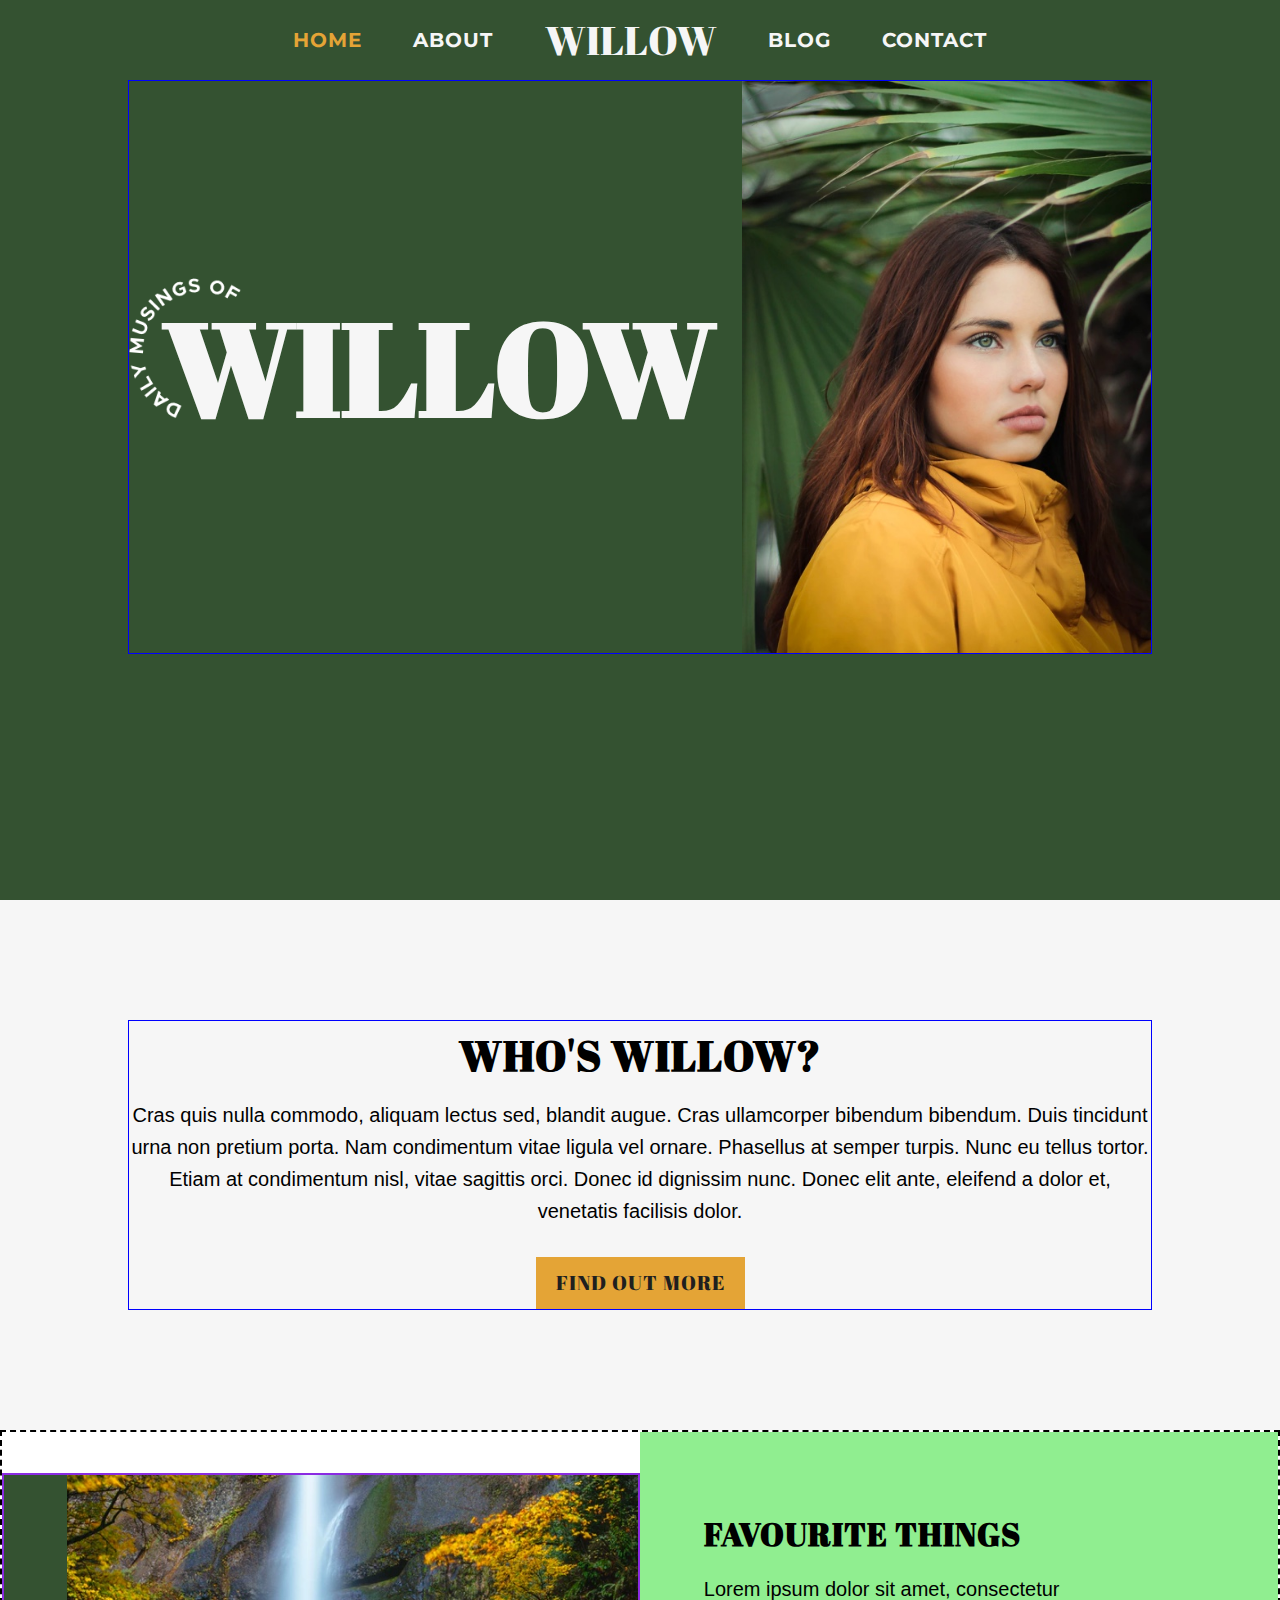
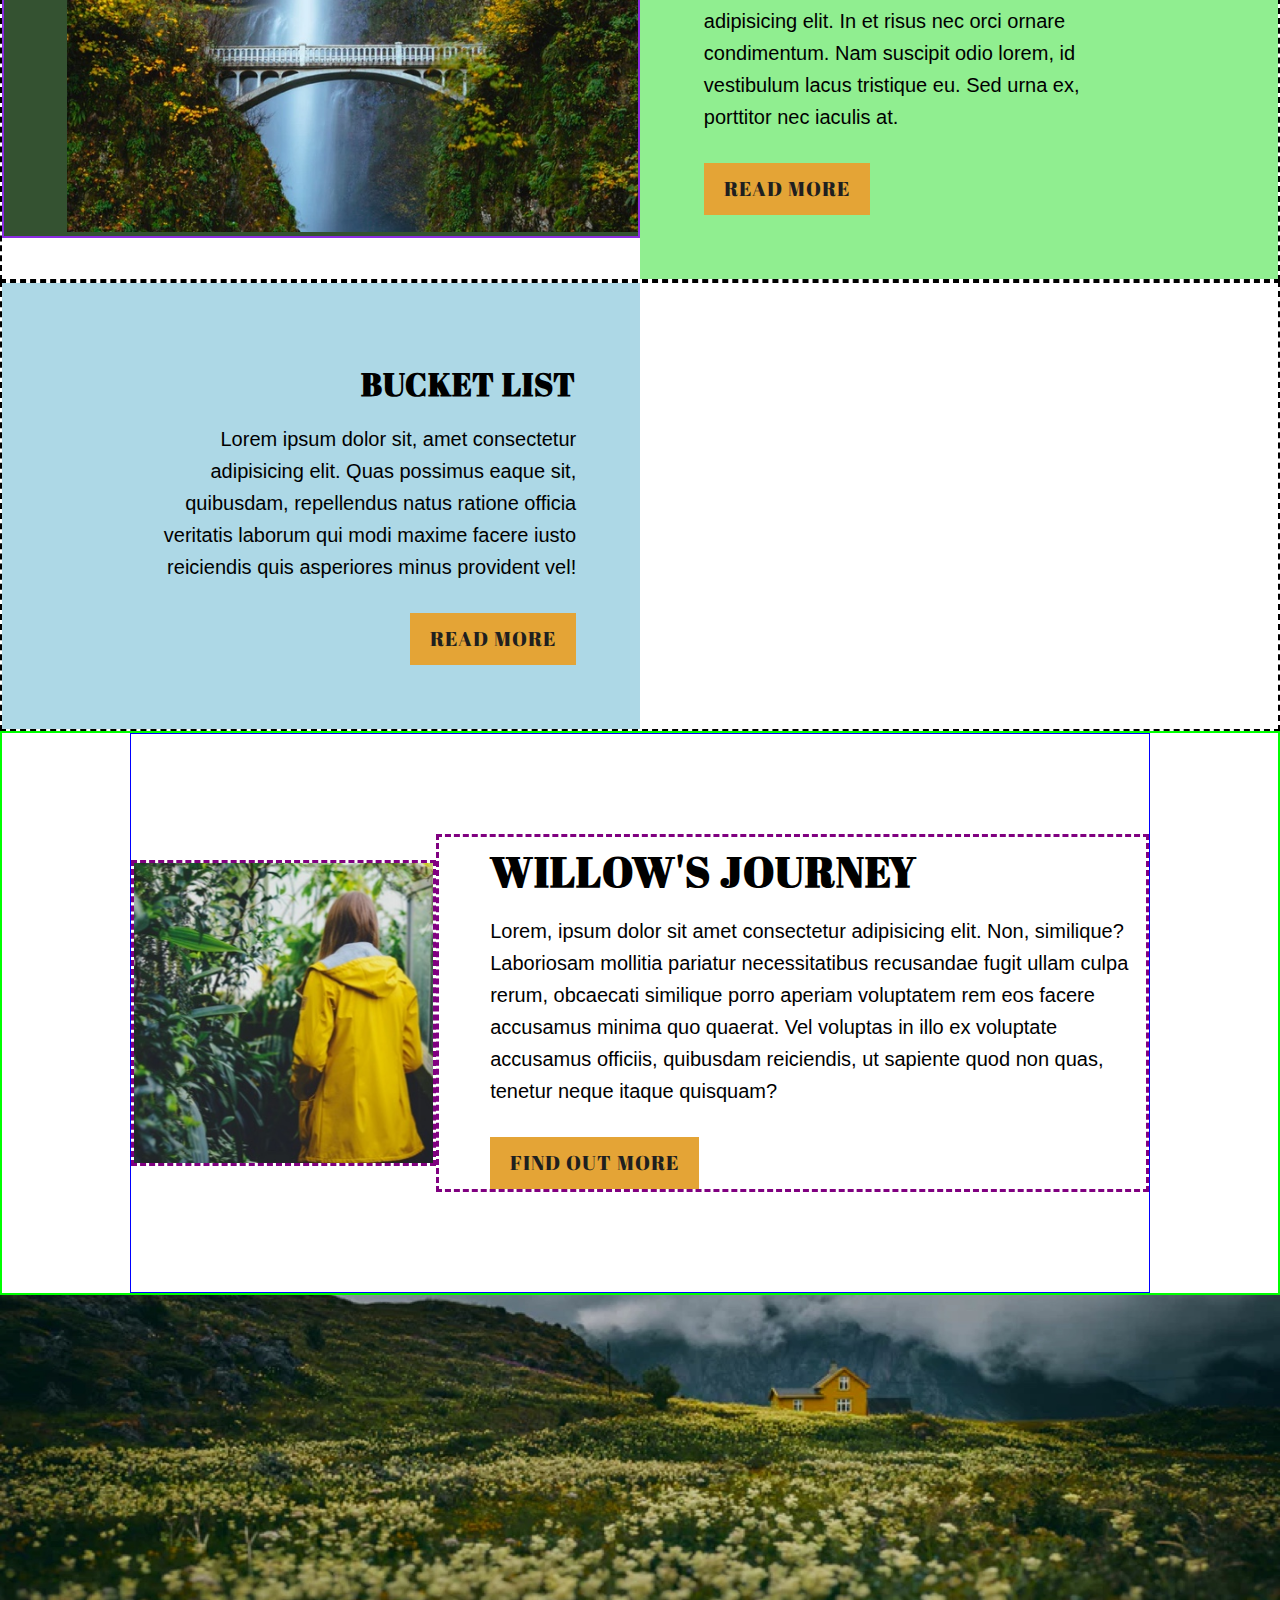
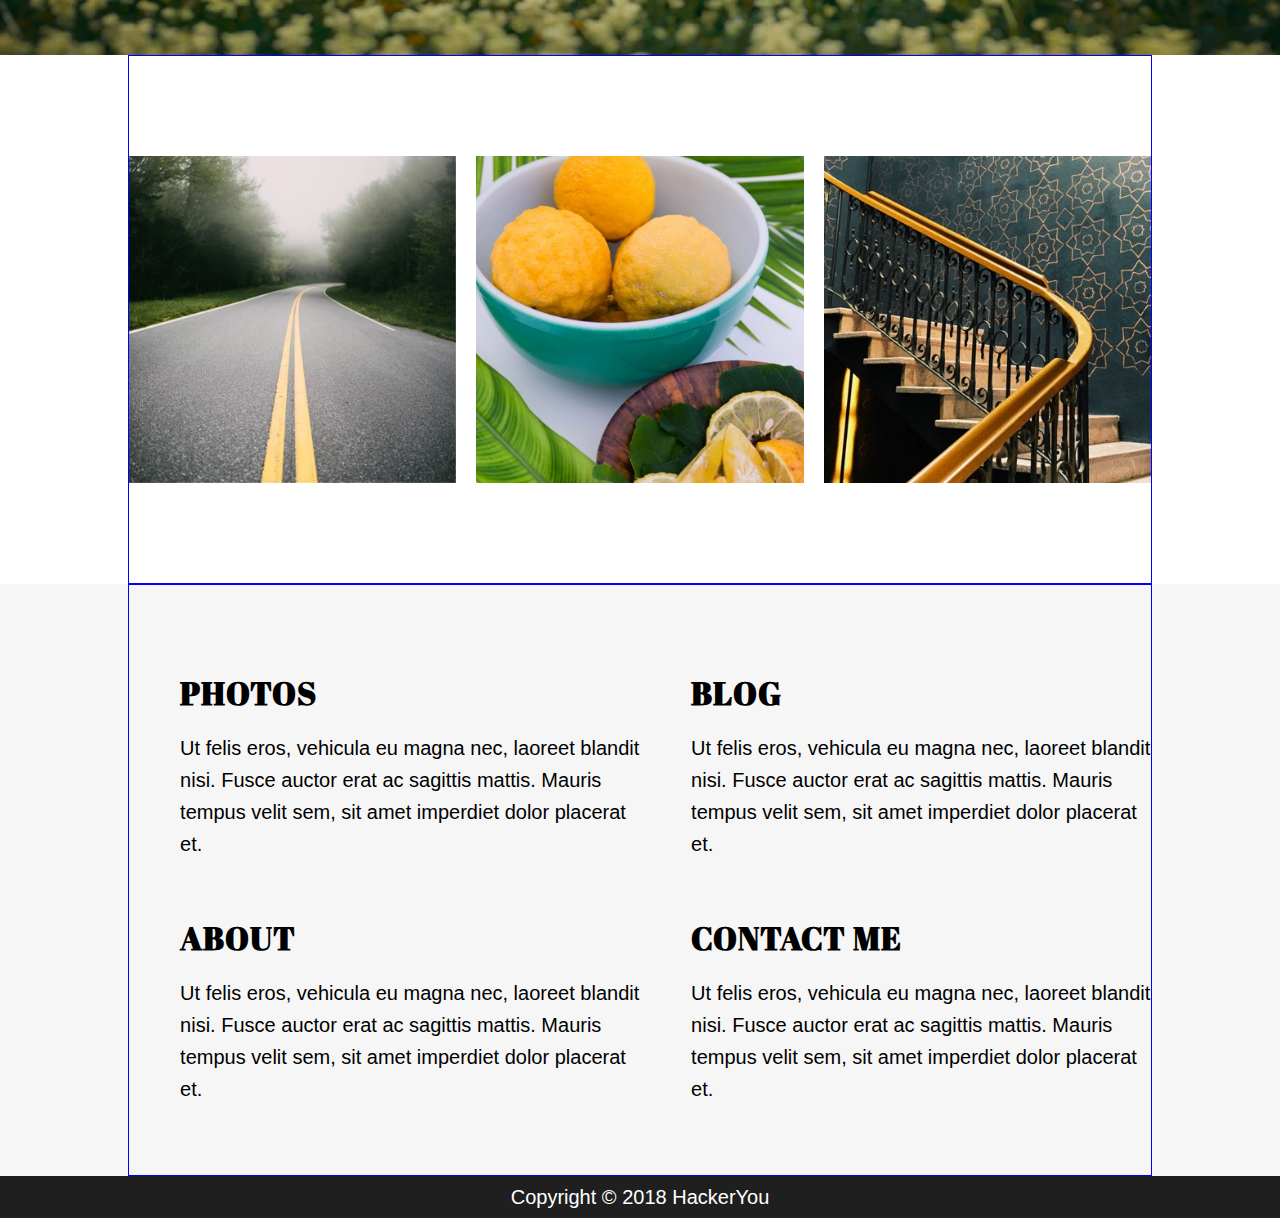
==== commit a2b5dd51: "homepage updated" ====
--- a/index.html
+++ b/index.html
@@ -25,7 +25,7 @@
 
 		<div class="wrapper title-box">
 			<div class="title-box__title">
-				<img src="assets/circle-text.png" class="willow" alt="Daily Musings of">
+				<img src="assets/circle-text.png" class="title-box__title title-box__title--image" alt="Daily Musings of">
 				<h1 class="title-box__title--main">Willow</h1>
 			</div>
 			<img src="assets/home-image-1.jpg" class="willow-photo" alt="photo of Willow in a yellow coat with green leaves in the background">
@@ -44,7 +44,11 @@
 
 		<section class="blog">
 			<div class="blog-post">
-				<img src="assets/home-image-2.jpg" alt="bridge in the forest with a waterfall in the background" class="blog-post--photo">
+				<div class="blog-post--photo-background">
+					<img src="assets/home-image-2.jpg" alt="bridge in the forest with a waterfall in the background" class="blog-post--photo">
+				
+				</div>
+
 				<div class="blog-post--content favthings">
 					<h3>Favourite Things</h3>
 					<p>Lorem ipsum dolor sit amet, consectetur adipisicing elit. In et risus nec orci ornare condimentum. Nam suscipit odio lorem, id vestibulum lacus tristique eu. Sed urna ex, porttitor nec iaculis at.</p>
@@ -52,7 +56,10 @@
 				</div>
 			</div>
 			<div class="blog-post second">
-				<img src="assets/home-image-3.jpg" alt="white lotus flower on water" class="blog-post--photo">
+				<div class="blog-post--photo-background--2">
+					<!-- <img src="assets/home-image-3.jpg" alt="white lotus flower on water" class="blog-post--photo"> -->
+				</div>
+
 				<div class="blog-post--content">
 					<h3>Bucket List</h3>
 					<p>Lorem ipsum dolor sit, amet consectetur adipisicing elit. Quas possimus eaque sit, quibusdam, repellendus natus
--- a/styles/styles.css
+++ b/styles/styles.css
@@ -261,20 +261,28 @@
     align-content: center; }
     .header-main .title-box__title {
       position: relative;
-      border: 1px solid red;
+      -webkit-box-flex: 0;
+      -ms-flex: 0 1 auto;
+      flex: 0 1 auto;
+      width: 55%;
       font-family: 'Abril Fatface', cursive; }
       .header-main .title-box__title--main {
-        font-size: 140px;
+        font-size: 130px;
+        text-align: right;
         margin: 0;
-        padding-left: 8%; }
-      .header-main .title-box__title .willow {
+        padding-left: 6%; }
+      .header-main .title-box__title--image {
         position: absolute;
+        width: 20%;
         left: 0;
         top: 0;
         -webkit-transform: translate(0%, -10%);
         -ms-transform: translate(0%, -10%);
         transform: translate(0%, -10%); }
     .header-main .title-box .willow-photo {
+      -webkit-box-flex: 0;
+      -ms-flex: 0 1 auto;
+      flex: 0 1 auto;
       width: 40%; }
 
 .nav {
@@ -342,23 +350,41 @@
   -ms-flex-pack: center;
   justify-content: center;
   border: 2px dashed black; }
-  .blog .blog-post--photo, .blog .blog-post--content {
+  .blog .blog-post--photo-background {
+    background: #345231;
+    width: 50%;
+    height: 100%;
+    border: 2px solid blueviolet; }
+    .blog .blog-post--photo-background--2 {
+      -webkit-box-flex: 0;
+      -ms-flex: 0 1 auto;
+      flex: 0 1 auto;
+      width: 50%;
+      height: 100%;
+      -ms-flex-item-align: stretch;
+      align-self: stretch;
+      display: inline-block; }
+  .blog .blog-post--content {
     -webkit-box-flex: 0;
     -ms-flex: 0 1 auto;
     flex: 0 1 auto;
-    width: 50%; }
-  .blog .blog-post--content {
+    width: 50%;
+    background: lightgreen;
     padding: 5%; }
     .blog .blog-post--content.favthings {
       padding-right: 10%; }
   .blog .blog-post.second {
-    -webkit-box-orient: horizontal;
-    -webkit-box-direction: reverse;
-    -ms-flex-direction: row-reverse;
-    flex-direction: row-reverse;
     text-align: right; }
     .blog .blog-post.second .blog-post--content {
-      padding-left: 10%; }
+      -webkit-box-ordinal-group: 0;
+      -ms-flex-order: -1;
+      order: -1;
+      padding-left: 10%;
+      -ms-flex-item-align: start;
+      align-self: flex-start;
+      background: lightblue; }
+  .blog .blog-post--photo {
+    padding-left: 10%; }
 
 .willow-journey {
   border: 2px solid lime; }
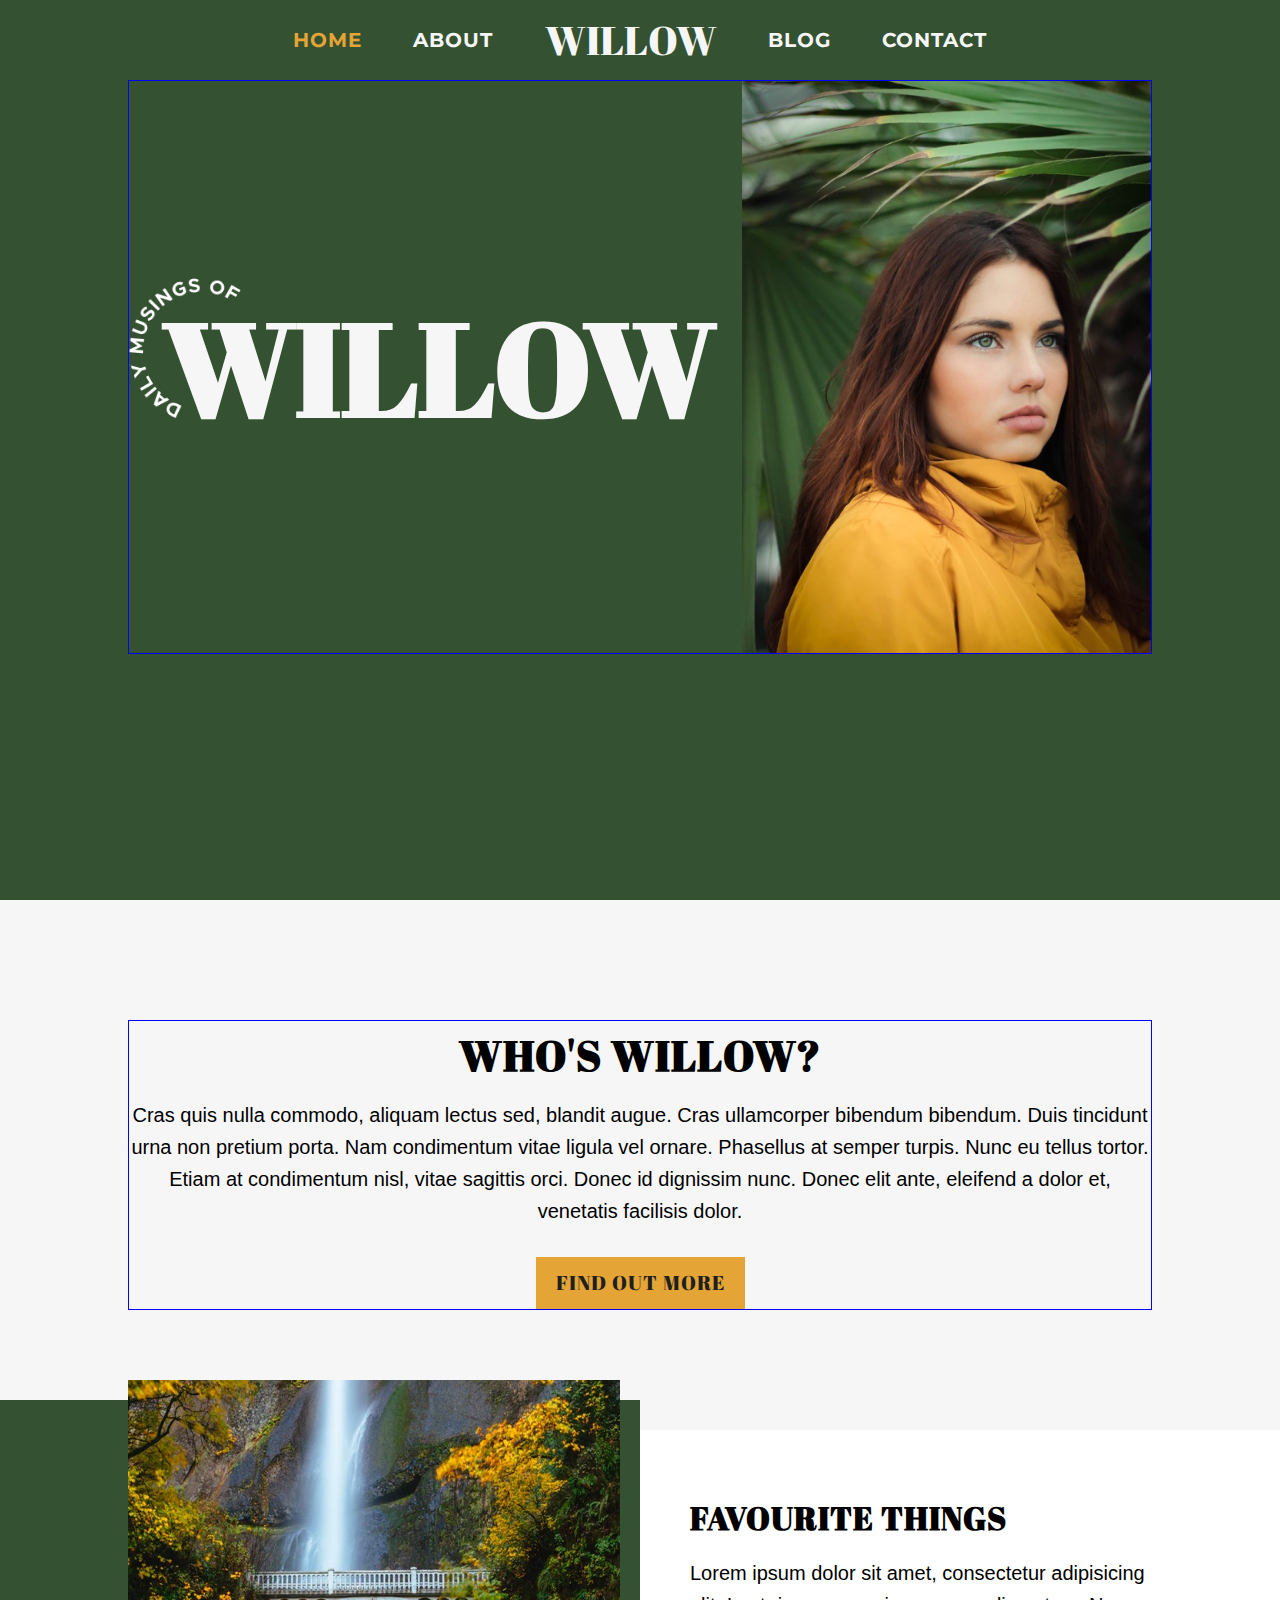
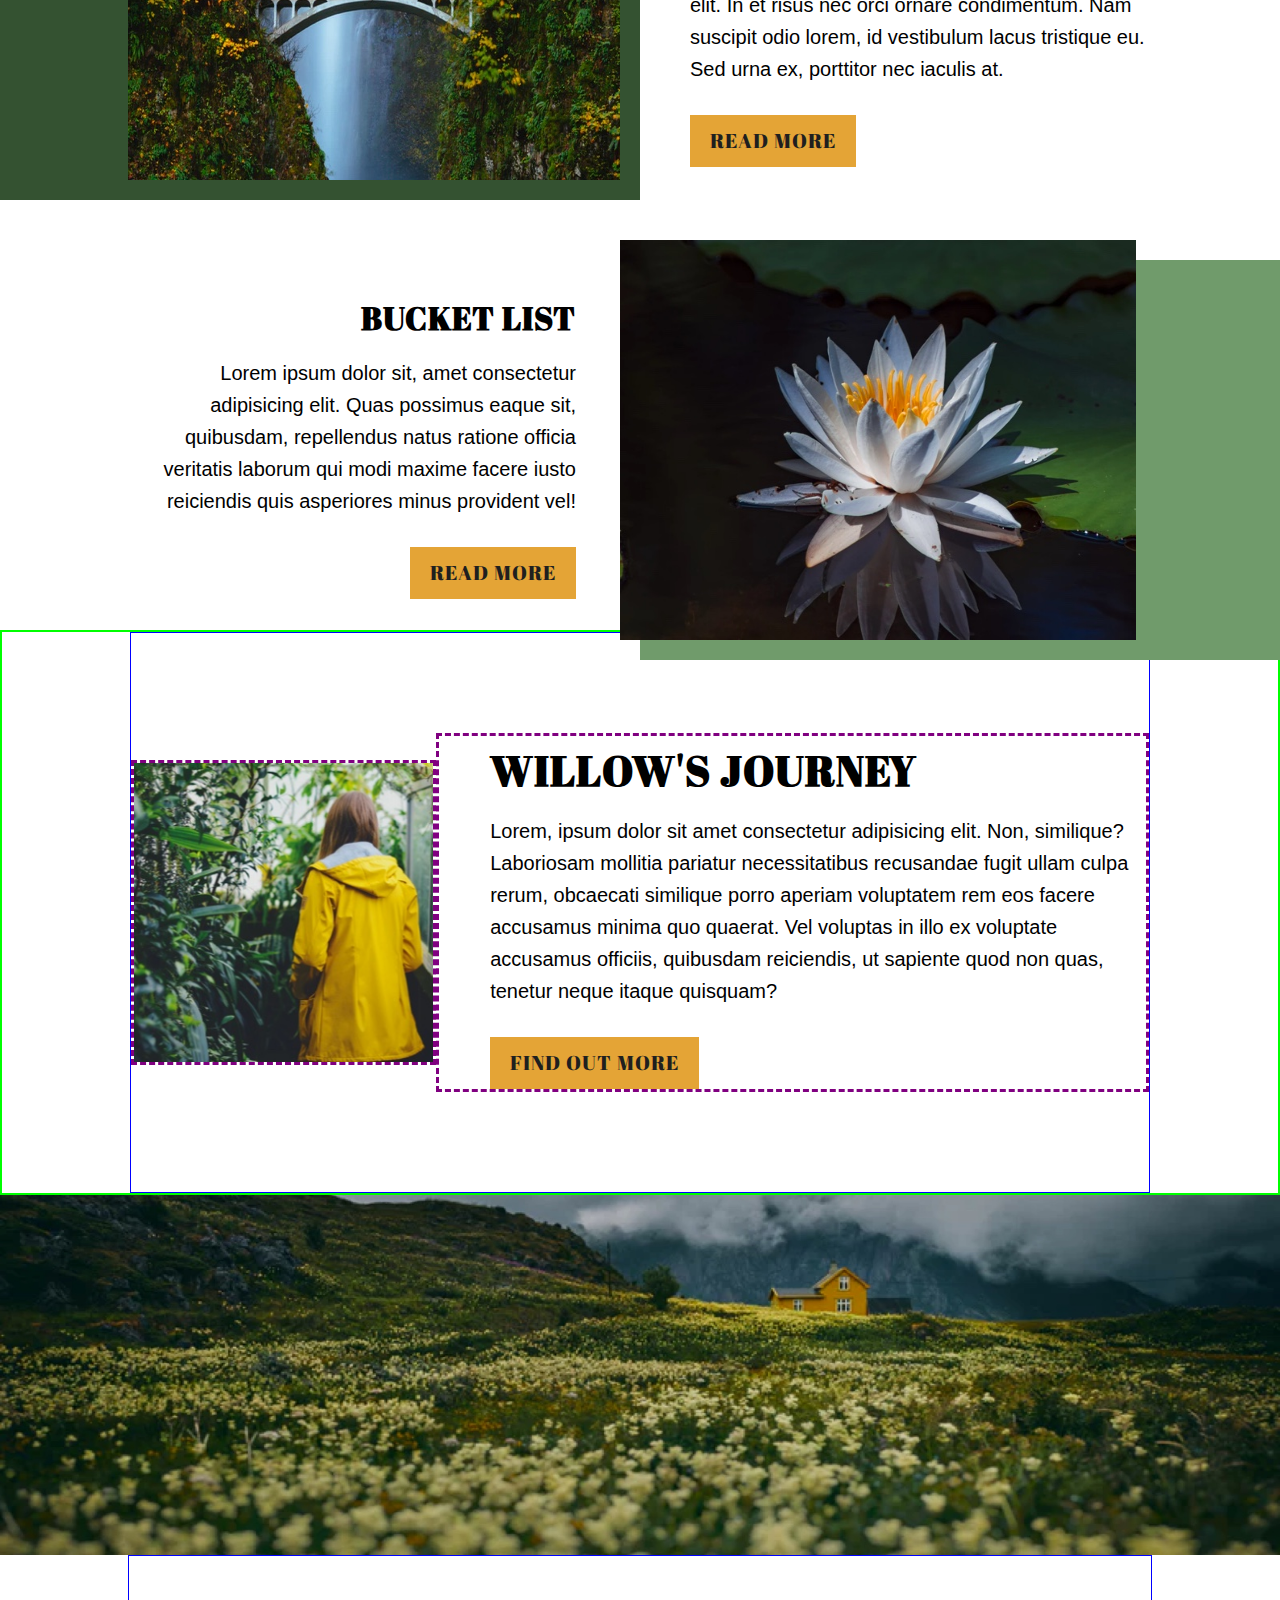
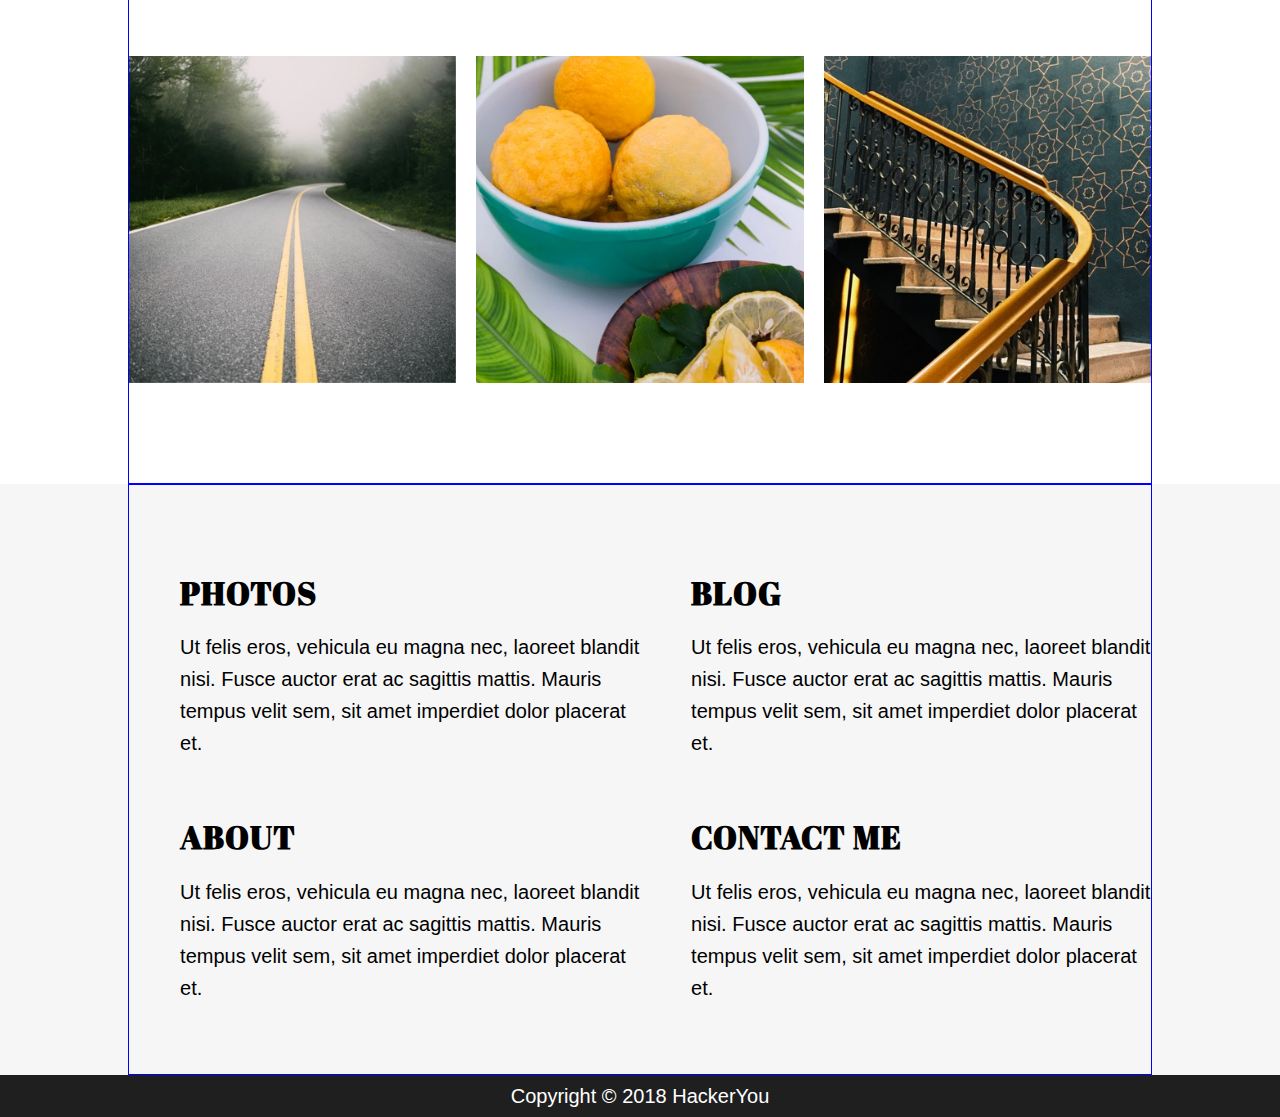
==== commit e0e18512: "blog section done" ====
--- a/index.html
+++ b/index.html
@@ -44,8 +44,11 @@
 
 		<section class="blog">
 			<div class="blog-post">
-				<div class="blog-post--photo-background">
-					<img src="assets/home-image-2.jpg" alt="bridge in the forest with a waterfall in the background" class="blog-post--photo">
+				<div class="blog-post--photo clearfix">
+					<div class="blog-post--background">
+						<img src="assets/home-image-2.jpg" alt="bridge in the forest with a waterfall in the background" class="blog-post--background--image">
+					</div>
+
 				
 				</div>
 
@@ -56,10 +59,11 @@
 				</div>
 			</div>
 			<div class="blog-post second">
-				<div class="blog-post--photo-background--2">
-					<!-- <img src="assets/home-image-3.jpg" alt="white lotus flower on water" class="blog-post--photo"> -->
+				<div class="blog-post--photo second">
+					<div class="blog-post--background second">
+						<img src="assets/home-image-3.jpg" alt="white lotus flower on water" class="blog-post--background--image">
+					</div>
 				</div>
-
 				<div class="blog-post--content">
 					<h3>Bucket List</h3>
 					<p>Lorem ipsum dolor sit, amet consectetur adipisicing elit. Quas possimus eaque sit, quibusdam, repellendus natus
--- a/styles/styles.css
+++ b/styles/styles.css
@@ -346,45 +346,61 @@
   -webkit-box-align: center;
   -ms-flex-align: center;
   align-items: center;
-  -webkit-box-pack: center;
-  -ms-flex-pack: center;
-  justify-content: center;
-  border: 2px dashed black; }
-  .blog .blog-post--photo-background {
-    background: #345231;
-    width: 50%;
-    height: 100%;
-    border: 2px solid blueviolet; }
-    .blog .blog-post--photo-background--2 {
-      -webkit-box-flex: 0;
-      -ms-flex: 0 1 auto;
-      flex: 0 1 auto;
-      width: 50%;
-      height: 100%;
-      -ms-flex-item-align: stretch;
-      align-self: stretch;
-      display: inline-block; }
+  -webkit-box-pack: end;
+  -ms-flex-pack: end;
+  justify-content: flex-end;
+  position: relative; }
   .blog .blog-post--content {
     -webkit-box-flex: 0;
     -ms-flex: 0 1 auto;
     flex: 0 1 auto;
     width: 50%;
-    background: lightgreen;
-    padding: 5%; }
+    height: 400px;
+    padding: 50px; }
     .blog .blog-post--content.favthings {
       padding-right: 10%; }
+  .blog .blog-post--photo {
+    -webkit-box-flex: 0;
+    -ms-flex: 0 1 auto;
+    flex: 0 1 auto;
+    position: absolute;
+    bottom: 30px;
+    width: 50%;
+    height: 400px;
+    background: #345231;
+    position: relative; }
+    .blog .blog-post--photo.second {
+      background: #709b6b;
+      -webkit-box-flex: 0;
+      -ms-flex: 0 1 auto;
+      flex: 0 1 auto;
+      height: 400px;
+      position: relative;
+      bottom: -30px; }
+  .blog .blog-post--background {
+    margin-left: 10%;
+    width: calc(80% - 20px);
+    position: absolute;
+    right: 20px;
+    bottom: 20px; }
+    .blog .blog-post--background.second {
+      width: calc(90% - 60px);
+      margin: 0;
+      margin-right: calc(10% + 20px);
+      position: absolute;
+      top: -20px;
+      left: -20px; }
+    .blog .blog-post--background--image {
+      height: 400px;
+      display: block; }
   .blog .blog-post.second {
+    -webkit-box-orient: horizontal;
+    -webkit-box-direction: reverse;
+    -ms-flex-direction: row-reverse;
+    flex-direction: row-reverse;
     text-align: right; }
     .blog .blog-post.second .blog-post--content {
-      -webkit-box-ordinal-group: 0;
-      -ms-flex-order: -1;
-      order: -1;
-      padding-left: 10%;
-      -ms-flex-item-align: start;
-      align-self: flex-start;
-      background: lightblue; }
-  .blog .blog-post--photo {
-    padding-left: 10%; }
+      padding: 50px 5% 50px 10%; }
 
 .willow-journey {
   border: 2px solid lime; }
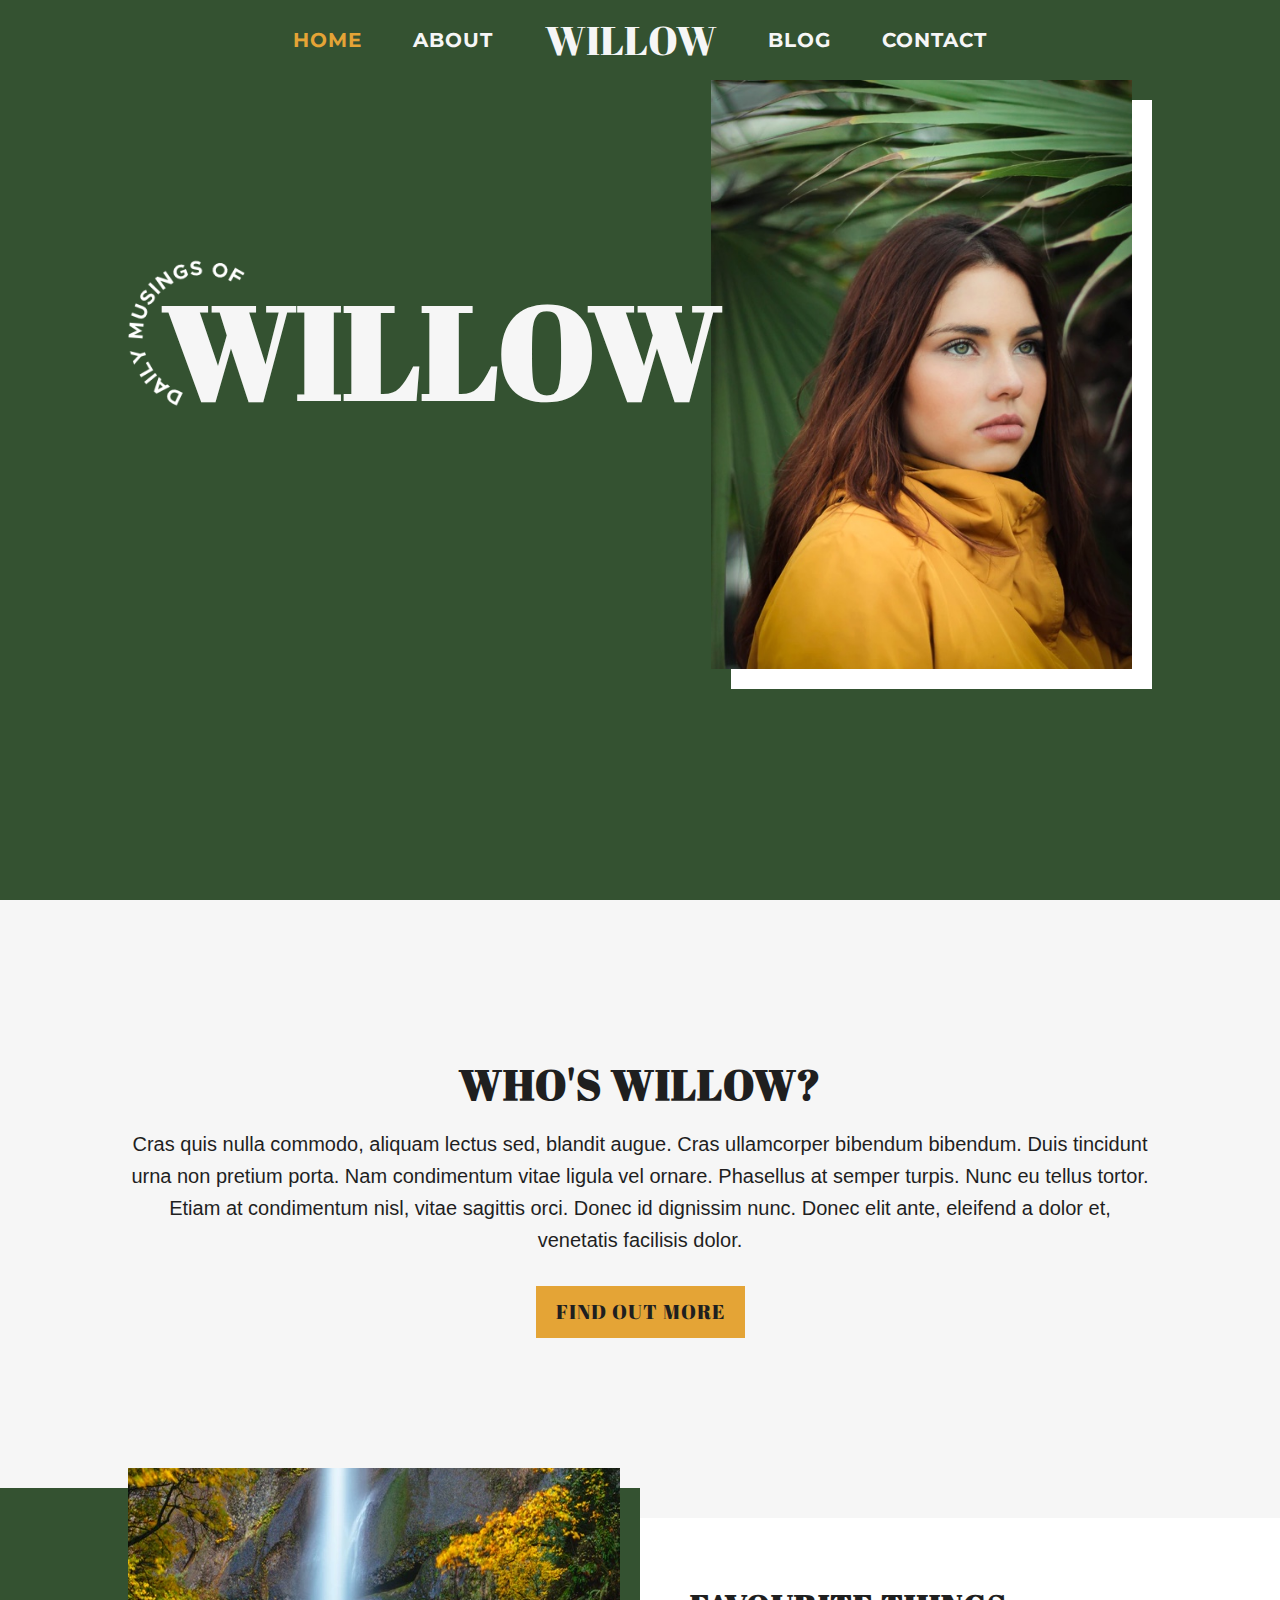
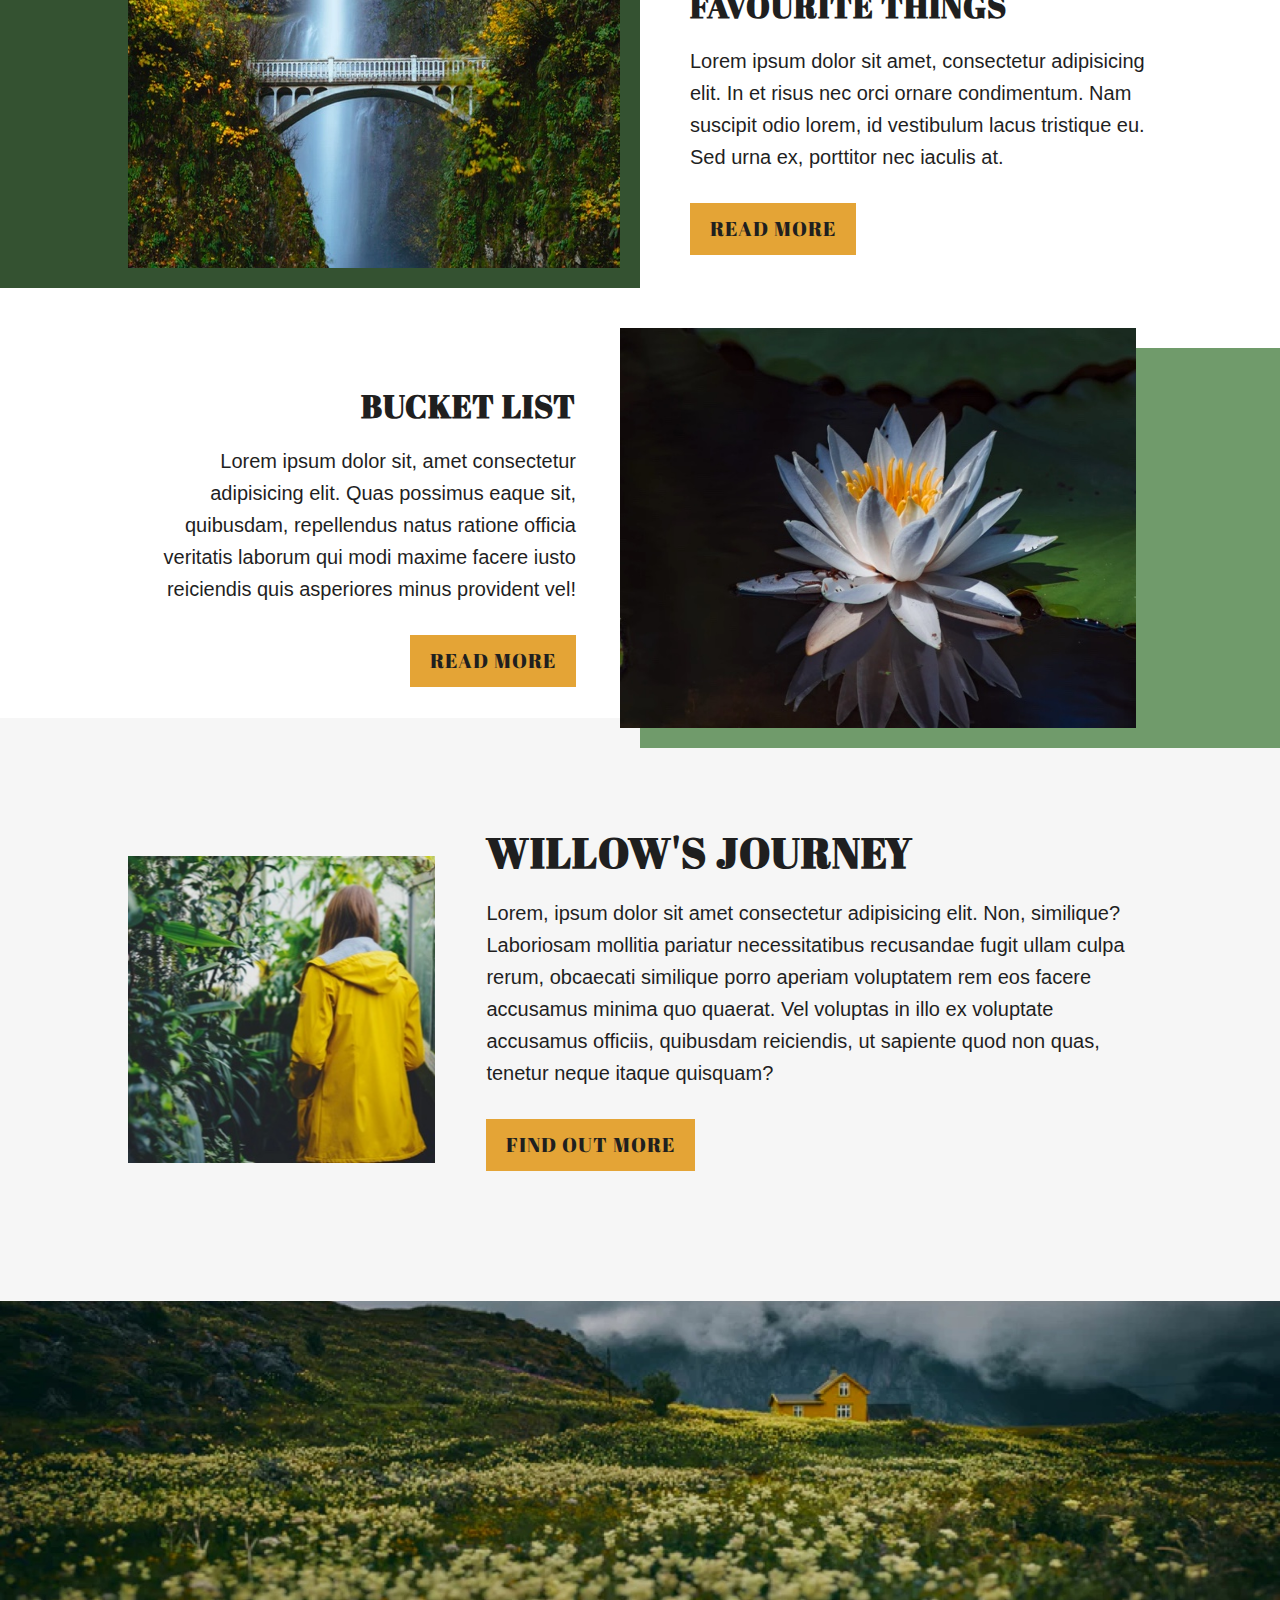
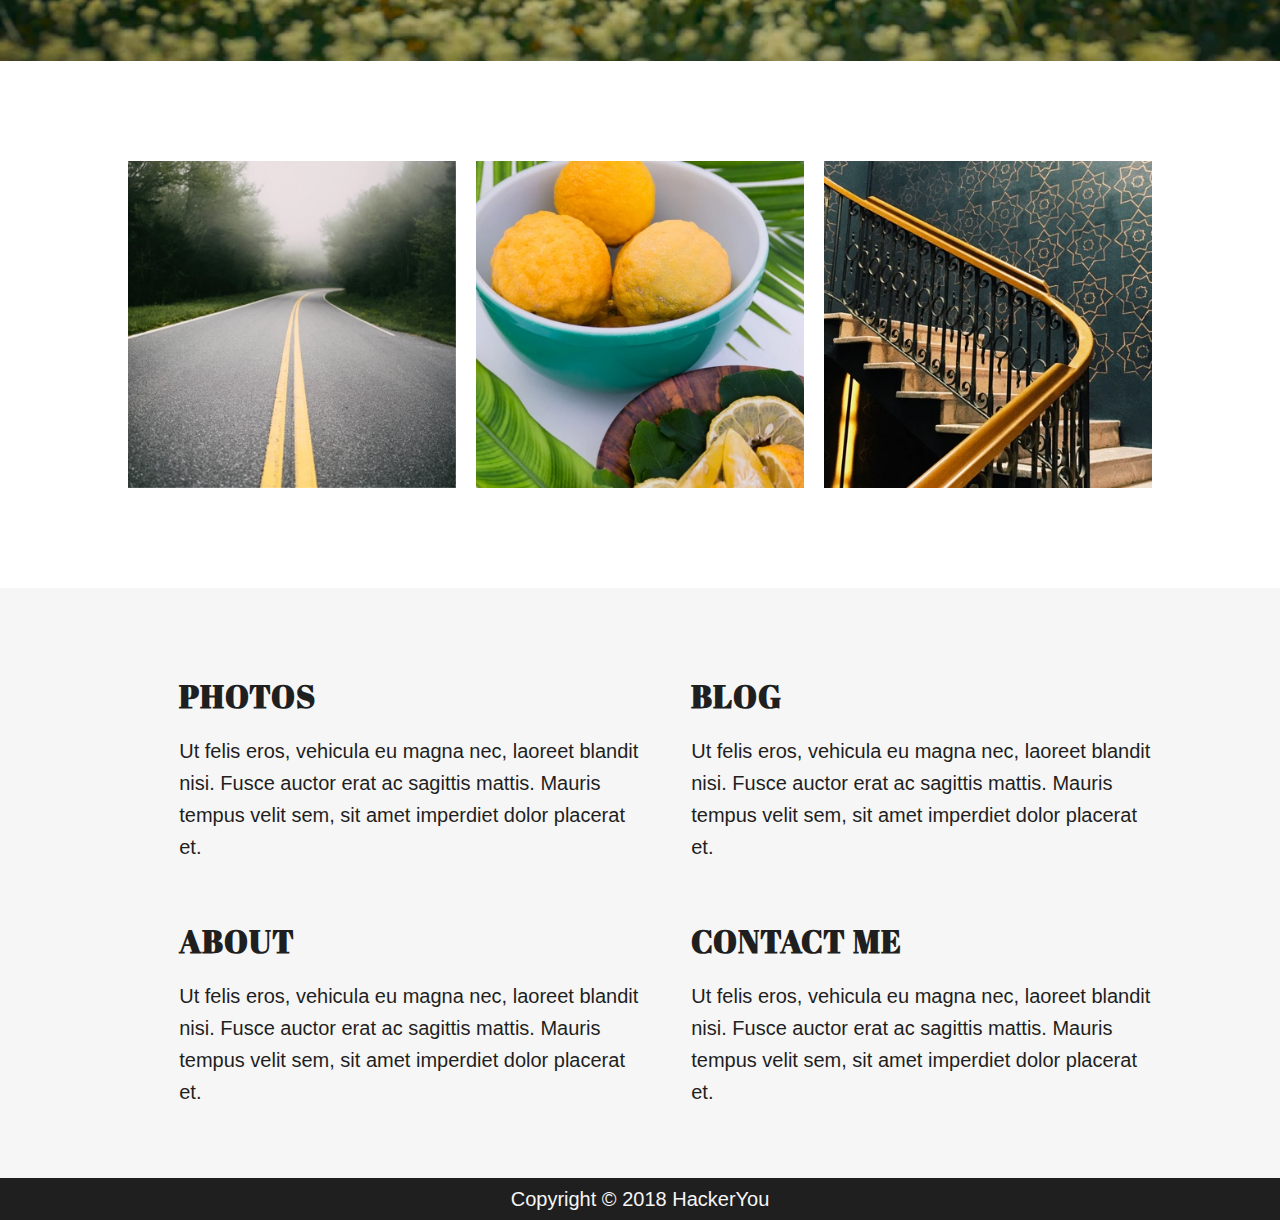
==== commit 15aa56ed: "all done" ====
--- a/index.html
+++ b/index.html
@@ -21,11 +21,16 @@
 				<li class="nav__li"><a href="blog.html" class="nav__li--link ">Blog</a></li>
 				<li class="nav__li"><a href="contact.html" class="nav__li--link">Contact</a></li>
 			</ul>
+			<nav class="nav--secondary">
+				<!-- didn't have time to put in mobile menu -->
+				<i class="fas fa-bars hamburger"></i>
+			</nav>
 		</nav>
 
 		<div class="wrapper title-box">
 			<div class="title-box__title">
 				<img src="assets/circle-text.png" class="title-box__title title-box__title--image" alt="Daily Musings of">
+				<p class="mobile">Daily Musings of</p>
 				<h1 class="title-box__title--main">Willow</h1>
 			</div>
 			<img src="assets/home-image-1.jpg" class="willow-photo" alt="photo of Willow in a yellow coat with green leaves in the background">
@@ -33,7 +38,9 @@
 		</div>
 	</header>
 
+	<!-- main content starts here -->
 	<main>
+		<!-- about Willow section -->
 		<section class="about">
 			<div class="wrapper">
 				<h2> Who's Willow?</h2>
@@ -42,6 +49,7 @@
 			</div>
 		</section>
 
+		<!-- blog section containing two blog posts with photos -->
 		<section class="blog">
 			<div class="blog-post">
 				<div class="blog-post--photo clearfix">
@@ -64,7 +72,7 @@
 						<img src="assets/home-image-3.jpg" alt="white lotus flower on water" class="blog-post--background--image">
 					</div>
 				</div>
-				<div class="blog-post--content">
+				<div class="blog-post--content second">
 					<h3>Bucket List</h3>
 					<p>Lorem ipsum dolor sit, amet consectetur adipisicing elit. Quas possimus eaque sit, quibusdam, repellendus natus
 						ratione officia veritatis laborum qui modi maxime facere iusto reiciendis quis asperiores minus provident vel!</p>
@@ -73,6 +81,7 @@
 			</div>
 		</section>
 
+		<!-- section about Willow's journey -->
 		<section class="willow-journey">
 			<div class="wrapper">
 				<img src="assets/home-image-4.jpg" alt="Willow in a yellow coat with her back to the camera" class="willow-journey--photo">
@@ -84,13 +93,14 @@
 			</div>
 		</section>
 
+		<!-- gallery of images starts here -->
 		<section class="gallery">
 				<img src="assets/home-image-5.jpg" alt="" class="breaker">
 			<div class="wrapper">
 				<ul class="gallery--list">
-					<li><img src="assets/home-image-6.jpg" alt="empty stretch of road surrounded by trees"></li>
-					<li><img src="assets/home-image-7.jpg" alt="bowl of lemons "></li>
-					<li><img src="assets/home-image-8.jpg" alt=""></li>
+					<li class="gallery--li"><img src="assets/home-image-6.jpg" alt="empty stretch of road surrounded by trees"></li>
+					<li class="gallery--li"><img src="assets/home-image-7.jpg" alt="bowl of lemons "></li>
+					<li class="gallery--li"><img src="assets/home-image-8.jpg" alt=""></li>
 				</ul>
 			</div>
 
@@ -110,7 +120,7 @@
 				</span>
 				<div class="footer--section--content">
 					<h3>Photos</h3>
-					<p>Ut felis eros, vehicula eu magna nec, laoreet blandit nisi. Fusce auctor erat ac sagittis mattis. Mauris tempus velit sem, sit amet imperdiet dolor placerat et.</p>
+					<p class="p">Ut felis eros, vehicula eu magna nec, laoreet blandit nisi. Fusce auctor erat ac sagittis mattis. Mauris tempus velit sem, sit amet imperdiet dolor placerat et.</p>
 				</div>
 			</div>
 			<div class="footer--section">
@@ -120,7 +130,7 @@
 				</span>
 				<div class="footer--section--content">
 					<h3>Blog</h3>
-					<p>Ut felis eros, vehicula eu magna nec, laoreet blandit nisi. Fusce auctor erat ac sagittis mattis. Mauris tempus velit sem, sit amet imperdiet dolor placerat et.</p>
+					<p class="p">Ut felis eros, vehicula eu magna nec, laoreet blandit nisi. Fusce auctor erat ac sagittis mattis. Mauris tempus velit sem, sit amet imperdiet dolor placerat et.</p>
 				</div>
 			</div>
 
@@ -131,7 +141,7 @@
 				</span>
 				<div class="footer--section--content">
 					<h3>About</h3>
-					<p>Ut felis eros, vehicula eu magna nec, laoreet blandit nisi. Fusce auctor erat ac sagittis mattis. Mauris tempus velit sem, sit amet imperdiet dolor placerat et.</p>
+					<p class="p">Ut felis eros, vehicula eu magna nec, laoreet blandit nisi. Fusce auctor erat ac sagittis mattis. Mauris tempus velit sem, sit amet imperdiet dolor placerat et.</p>
 				</div>
 			</div>
 
@@ -142,7 +152,7 @@
 				</span>
 				<div class="footer--section--content">
 					<h3>Contact me</h3>
-					<p>Ut felis eros, vehicula eu magna nec, laoreet blandit nisi. Fusce auctor erat ac sagittis mattis. Mauris tempus velit sem, sit amet imperdiet dolor placerat et.</p>
+					<p class="p">Ut felis eros, vehicula eu magna nec, laoreet blandit nisi. Fusce auctor erat ac sagittis mattis. Mauris tempus velit sem, sit amet imperdiet dolor placerat et.</p>
 				</div>
 			</div>
 		</div>
--- a/styles/styles.css
+++ b/styles/styles.css
@@ -186,30 +186,31 @@
   clip: rect(0 0 0 0);
   overflow: hidden; }
 
+body {
+  color: #1f1f1f; }
+
 .wrapper {
   width: 80%;
-  margin: 0 auto;
-  border: 1px solid blue; }
+  max-width: 1080px;
+  margin: 0 auto; }
 
 h1, h2, h3, h4 {
   font-family: 'Abril Fatface', cursive;
   margin: 0;
   padding: 0;
-  text-transform: uppercase; }
+  text-transform: uppercase;
+  letter-spacing: 1px; }
 
 h2 {
   font-size: 42px;
-  letter-spacing: 1px;
   margin: 10px 0 20px 0; }
 
 h3 {
   font-size: 32px;
-  letter-spacing: 1px;
   padding: 20px 0; }
 
 h4 {
   font-size: 24px;
-  letter-spacing: 1px;
   padding: 20px 0; }
 
 p {
@@ -235,62 +236,16 @@
   color: #1f1f1f;
   text-transform: uppercase;
   display: inline-block;
-  margin: 30px 0 0 0;
+  margin: 30px 0;
   padding: 10px 20px; }
-
-.header-main {
-  background: #345231;
-  color: #f6f6f6;
-  height: 100vh;
-  text-transform: uppercase; }
-  .header-main .title-box {
-    display: -webkit-box;
-    display: -ms-flexbox;
-    display: flex;
-    -webkit-box-orient: horizontal;
-    -webkit-box-direction: normal;
-    -ms-flex-direction: row;
-    flex-direction: row;
-    -webkit-box-pack: justify;
-    -ms-flex-pack: justify;
-    justify-content: space-between;
-    -webkit-box-align: center;
-    -ms-flex-align: center;
-    align-items: center;
-    -ms-flex-line-pack: center;
-    align-content: center; }
-    .header-main .title-box__title {
-      position: relative;
-      -webkit-box-flex: 0;
-      -ms-flex: 0 1 auto;
-      flex: 0 1 auto;
-      width: 55%;
-      font-family: 'Abril Fatface', cursive; }
-      .header-main .title-box__title--main {
-        font-size: 130px;
-        text-align: right;
-        margin: 0;
-        padding-left: 6%; }
-      .header-main .title-box__title--image {
-        position: absolute;
-        width: 20%;
-        left: 0;
-        top: 0;
-        -webkit-transform: translate(0%, -10%);
-        -ms-transform: translate(0%, -10%);
-        transform: translate(0%, -10%); }
-    .header-main .title-box .willow-photo {
-      -webkit-box-flex: 0;
-      -ms-flex: 0 1 auto;
-      flex: 0 1 auto;
-      width: 40%; }
 
 .nav {
   background: #345231;
   color: #f6f6f6;
   text-align: center;
   text-transform: uppercase;
-  font-family: 'Montserrat', sans-serif; }
+  font-family: 'Montserrat', sans-serif;
+  position: relative; }
   .nav__ul {
     list-style: none;
     margin: 0;
@@ -327,9 +282,22 @@
       font-size: 40px;
       font-family: 'Abril Fatface', cursive; }
 
+.nav--secondary {
+  display: block;
+  margin: 0 10%;
+  padding: 0;
+  font-size: 40px;
+  position: absolute;
+  top: 30px;
+  right: 0;
+  color: #f6f6f6;
+  display: none; }
+  .nav--secondary:hover {
+    color: #e4a436; }
+
 .about {
   background: #F6F6F6;
-  padding: 120px 0;
+  padding: 150px 0;
   text-align: center;
   font-family: 'Monserrat', sans-serif; }
 
@@ -403,7 +371,7 @@
       padding: 50px 5% 50px 10%; }
 
 .willow-journey {
-  border: 2px solid lime; }
+  background: #f6f6f6; }
   .willow-journey .wrapper {
     display: -webkit-box;
     display: -ms-flexbox;
@@ -423,8 +391,7 @@
   .willow-journey--photo, .willow-journey--content {
     -webkit-box-flex: 0;
     -ms-flex: 0 1 auto;
-    flex: 0 1 auto;
-    border: 3px dashed purple; }
+    flex: 0 1 auto; }
   .willow-journey--photo {
     display: block;
     width: 30%; }
@@ -513,7 +480,7 @@
 
 .copyright {
   background: #1f1f1f;
-  color: white;
+  color: #f6f6f6;
   text-align: center;
   padding: 5px; }
 
@@ -614,6 +581,65 @@
       -ms-flex-order: -1;
       order: -1; }
 
+.header-main {
+  background: #345231;
+  color: #f6f6f6;
+  height: 100vh;
+  text-transform: uppercase; }
+  .header-main .title-box {
+    display: -webkit-box;
+    display: -ms-flexbox;
+    display: flex;
+    -webkit-box-orient: horizontal;
+    -webkit-box-direction: normal;
+    -ms-flex-direction: row;
+    flex-direction: row;
+    -webkit-box-pack: justify;
+    -ms-flex-pack: justify;
+    justify-content: space-between;
+    -webkit-box-align: center;
+    -ms-flex-align: center;
+    align-items: center;
+    -ms-flex-line-pack: center;
+    align-content: center; }
+    .header-main .title-box__title {
+      position: relative;
+      margin-bottom: 50px;
+      -webkit-box-flex: 1;
+      -ms-flex: 1 1 auto;
+      flex: 1 1 auto;
+      width: 55%;
+      font-family: 'Abril Fatface', cursive; }
+      .header-main .title-box__title .mobile {
+        text-transform: uppercase;
+        font-size: 20px;
+        text-align: center;
+        letter-spacing: 1px;
+        font-family: 'Abril Fatface', cursive;
+        display: none; }
+      .header-main .title-box__title--main {
+        font-size: 130px;
+        margin: 0;
+        margin-left: 6%; }
+      .header-main .title-box__title--image {
+        position: absolute;
+        width: 20%;
+        left: 0;
+        top: 0;
+        -webkit-transform: translate(0%, -10%);
+        -ms-transform: translate(0%, -10%);
+        transform: translate(0%, -10%); }
+    .header-main .title-box .willow-photo {
+      -webkit-box-flex: 0;
+      -ms-flex: 0 2 auto;
+      flex: 0 2 auto;
+      display: block;
+      -webkit-box-shadow: 20px 20px white;
+      box-shadow: 20px 20px white;
+      width: calc(45% - 40px);
+      max-width: 45%;
+      margin: 0 20px 0 0; }
+
 .header-blog,
 .header-contact {
   height: 50vh;
@@ -649,6 +675,8 @@
     .aside__about--link {
       color: #709b6b;
       font-weight: bolder; }
+      .aside__about--link:hover {
+        text-decoration: underline; }
   .aside__recent-posts {
     padding: 20px;
     background: white; }
@@ -685,7 +713,7 @@
   .contact-info .icon {
     color: #345231; }
     .contact-info .icon:hover {
-      color: purple; }
+      color: #e4a436; }
 
 .form {
   display: -webkit-box;
@@ -736,3 +764,216 @@
       letter-spacing: 1px;
       margin: 15px 0;
       padding: 10px; }
+
+@media (max-width: 1320px) {
+  .blog-post--content {
+    height: auto; } }
+
+@media (max-width: 1210px) {
+  .header-main .title-box {
+    padding: 20px 0;
+    margin: 0 auto; }
+    .header-main .title-box__title {
+      width: 50%; }
+      .header-main .title-box__title--main {
+        font-size: 80px;
+        text-align: center;
+        margin: 0;
+        padding: 0; }
+      .header-main .title-box__title--image {
+        display: none; }
+      .header-main .title-box__title .mobile {
+        display: block; }
+    .header-main .title-box .willow-photo {
+      width: 30%;
+      margin: 40px; }
+  .blog .blog-post {
+    -webkit-box-orient: vertical;
+    -webkit-box-direction: normal;
+    -ms-flex-direction: column;
+    flex-direction: column;
+    -ms-flex-wrap: wrap;
+    flex-wrap: wrap;
+    -ms-flex-line-pack: center;
+    align-content: center;
+    -webkit-box-pack: center;
+    -ms-flex-pack: center;
+    justify-content: center; }
+    .blog .blog-post--content {
+      width: 80%;
+      text-align: center;
+      margin: 50px 0 20px 0;
+      height: auto;
+      padding: 0; }
+      .blog .blog-post--content.favthings {
+        padding: 0; }
+    .blog .blog-post--photo {
+      position: static;
+      display: block;
+      -webkit-box-flex: 0;
+      -ms-flex: 0 1 auto;
+      flex: 0 1 auto;
+      margin: 30px 0;
+      background: none;
+      width: auto; }
+    .blog .blog-post--photo.second {
+      background: none;
+      margin-top: 20px;
+      padding: 0; }
+    .blog .blog-post--background, .blog .blog-post--background.second {
+      position: static;
+      -webkit-box-shadow: 20px 20px  #345231;
+      box-shadow: 20px 20px  #345231;
+      margin: 50px 0;
+      width: 100%; }
+      .blog .blog-post--background.--image, .blog .blog-post--background.second.--image {
+        width: 100%; }
+  .main-blog .wrapper, .main-contact .wrapper {
+    -webkit-box-orient: vertical;
+    -webkit-box-direction: normal;
+    -ms-flex-direction: column;
+    flex-direction: column; }
+    .main-blog .wrapper .blogpost,
+    .main-blog .wrapper .contact-form, .main-contact .wrapper .blogpost,
+    .main-contact .wrapper .contact-form {
+      width: 100%;
+      -webkit-box-ordinal-group: 0;
+      -ms-flex-order: -1;
+      order: -1; }
+    .main-blog .wrapper .aside, .main-contact .wrapper .aside {
+      -webkit-box-ordinal-group: 3;
+      -ms-flex-order: 2;
+      order: 2;
+      margin: 50px 0;
+      width: 100%;
+      text-align: center; }
+      .main-blog .wrapper .aside .img, .main-contact .wrapper .aside .img {
+        width: 50%; } }
+
+@media (max-width: 850px) {
+  .header-main .title-box {
+    -webkit-box-orient: vertical;
+    -webkit-box-direction: reverse;
+    -ms-flex-direction: column-reverse;
+    flex-direction: column-reverse;
+    -webkit-box-pack: center;
+    -ms-flex-pack: center;
+    justify-content: center;
+    -ms-flex-line-pack: center;
+    align-content: center; }
+  .blog .blog-post--photo {
+    position: static;
+    display: block;
+    -webkit-box-flex: 0;
+    -ms-flex: 0 1 auto;
+    flex: 0 1 auto;
+    margin: 30px 0;
+    background: none;
+    width: 100%; }
+  .blog .blog-post--background--image {
+    height: 60%; }
+  .willow-journey {
+    padding: 50px 0; }
+    .willow-journey .wrapper {
+      -webkit-box-orient: vertical;
+      -webkit-box-direction: normal;
+      -ms-flex-direction: column;
+      flex-direction: column;
+      -ms-flex-line-pack: start;
+      align-content: flex-start;
+      -webkit-box-pack: start;
+      -ms-flex-pack: start;
+      justify-content: flex-start;
+      text-align: center; }
+    .willow-journey--photo {
+      width: 50%; }
+    .willow-journey--content {
+      margin: 50px 0;
+      padding: 0;
+      width: 100%; }
+  .gallery .breaker {
+    height: 20vh; }
+  .gallery--list {
+    -webkit-box-orient: vertical;
+    -webkit-box-direction: normal;
+    -ms-flex-direction: column;
+    flex-direction: column;
+    -webkit-box-pack: start;
+    -ms-flex-pack: start;
+    justify-content: flex-start;
+    margin: 50px 0;
+    width: 100%; }
+  .gallery--li {
+    width: 100%;
+    margin: 20px 0; }
+    .gallery--li img {
+      width: 100%; }
+  .footer .wrapper {
+    -webkit-box-orient: vertical;
+    -webkit-box-direction: normal;
+    -ms-flex-direction: column;
+    flex-direction: column; }
+  .footer--section {
+    width: 100%; } }
+
+@media (max-width: 700px) {
+  .wrapper {
+    width: 90%;
+    margin: 0 auto; }
+  .nav__li--link {
+    display: none; }
+  .nav--secondary {
+    display: block; }
+  .header-main .title-box__title {
+    width: 100%; }
+    .header-main .title-box__title--main {
+      font-size: 60px;
+      width: 100%; }
+  .header-main .title-box .willow-photo {
+    width: 70%; }
+  .header-blog .landing-title,
+  .header-contact .landing-title {
+    font-size: 60px;
+    line-height: 45px; }
+  .blog {
+    padding: 50px 0; }
+    .blog .blog-post--photo, .blog .blog-post--photo.second {
+      background: none;
+      width: 100%;
+      height: auto;
+      padding: 0; }
+    .blog .blog-post--background, .blog .blog-post--background.second {
+      margin: 0;
+      -webkit-box-shadow: none;
+      box-shadow: none; }
+    .blog .blog-post--background--image {
+      height: 50%;
+      display: block; }
+  .willow-journey {
+    margin: 60px 0; }
+  .gallery .breaker {
+    height: 20vh; }
+  .gallery--list {
+    -webkit-box-orient: vertical;
+    -webkit-box-direction: normal;
+    -ms-flex-direction: column;
+    flex-direction: column;
+    -ms-flex-pack: distribute;
+    justify-content: space-around;
+    margin: 50px 0;
+    width: 100%; }
+  .gallery--li {
+    width: 100%;
+    margin: 20px 0; }
+  .form__input {
+    width: 100%; }
+  .footer--section--content .p {
+    display: none; } }
+
+@media (max-width: 430px) {
+  .header-blog .landing-title,
+  .header-contact .landing-title {
+    font-size: 55px;
+    line-height: 40px; }
+  .blog .blog-post--content.second {
+    height: auto; } }
